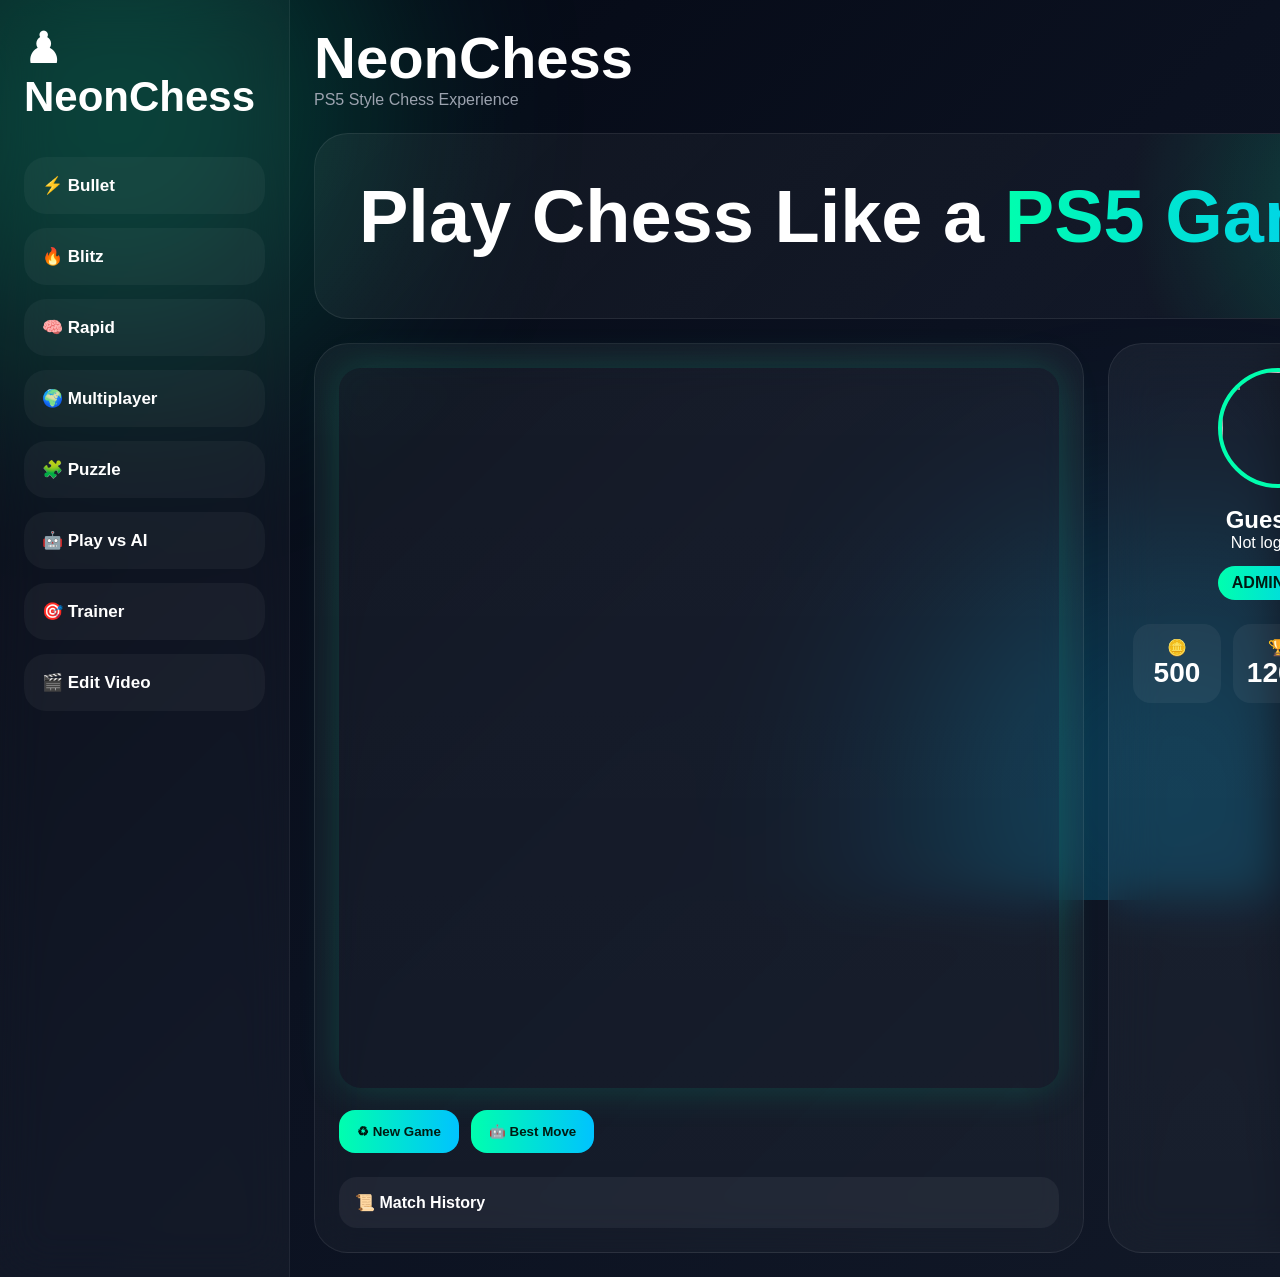
==== index.html @ 708ee3f6 "Update index.html" ====
<!DOCTYPE html>
<html lang="vi">
<head>

<meta charset="UTF-8">

<meta
name="viewport"
content="width=device-width, initial-scale=1.0">

<title>NeonChess</title>

<link
rel="icon"
href="https://www.chess.com/bundles/web/images/icons/favicon.ico">

<style>

/* ========================================================= */
/* RESET */
/* ========================================================= */

*{
    margin:0;
    padding:0;
    box-sizing:border-box;
    font-family:
    "Segoe UI",
    sans-serif;
}

body{

    background:
    linear-gradient(
        135deg,
        #030712,
        #0b1120,
        #111827
    );

    color:white;

    overflow-x:hidden;
}

/* ========================================================= */
/* BG */
/* ========================================================= */

.bg{

    position:fixed;

    inset:0;

    z-index:-1;

    overflow:hidden;
}

.glow{

    position:absolute;

    border-radius:50%;

    filter:blur(120px);

    opacity:.22;
}

.glow1{

    width:520px;
    height:520px;

    background:#00ffae;

    top:-150px;
    left:-150px;
}

.glow2{

    width:520px;
    height:520px;

    background:#00c3ff;

    right:-150px;
    bottom:-150px;
}

/* ========================================================= */
/* LAYOUT */
/* ========================================================= */

.container{

    display:grid;

    grid-template-columns:
    290px 1fr;

    min-height:100vh;
}

/* ========================================================= */
/* SIDEBAR */
/* ========================================================= */

.sidebar{

    background:
    rgba(255,255,255,.03);

    border-right:
    1px solid rgba(255,255,255,.06);

    backdrop-filter:
    blur(24px);

    padding:24px;

    display:flex;

    flex-direction:column;
}

.logo{

    font-size:42px;

    font-weight:900;

    margin-bottom:36px;
}

.menu{

    display:flex;

    flex-direction:column;

    gap:14px;
}

.menu button{

    border:none;

    padding:18px;

    border-radius:22px;

    background:
    rgba(255,255,255,.04);

    color:white;

    font-size:17px;

    font-weight:800;

    text-align:left;

    cursor:pointer;

    transition:.2s;
}

.menu button:hover{

    transform:
    translateX(8px);

    background:
    linear-gradient(
        90deg,
        rgba(0,255,174,.18),
        rgba(0,195,255,.18)
    );
}

/* ========================================================= */
/* MAIN */
/* ========================================================= */

.main{

    padding:24px;
}

.topbar{

    display:flex;

    justify-content:space-between;

    align-items:center;

    margin-bottom:24px;
}

.title{

    font-size:58px;

    font-weight:900;
}

.subtitle{

    color:#9ca3af;
}

.login-btn{

    border:none;

    padding:16px 24px;

    border-radius:18px;

    font-weight:900;

    cursor:pointer;

    background:
    linear-gradient(
        90deg,
        #00ffae,
        #00c3ff
    );

    color:#001b12;
}

/* ========================================================= */
/* HERO */
/* ========================================================= */

.hero{

    position:relative;

    overflow:hidden;

    padding:44px;

    border-radius:34px;

    margin-bottom:24px;

    background:
    linear-gradient(
        135deg,
        rgba(255,255,255,.05),
        rgba(255,255,255,.02)
    );

    border:
    1px solid rgba(255,255,255,.08);
}

.hero::before{

    content:"";

    position:absolute;

    width:500px;
    height:500px;

    border-radius:50%;

    background:
    radial-gradient(
        rgba(0,255,174,.2),
        transparent 70%
    );

    top:-180px;
    right:-180px;
}

.hero h1{

    font-size:74px;

    line-height:1.05;

    margin-bottom:18px;
}

.hero span{

    background:
    linear-gradient(
        90deg,
        #00ffae,
        #00c3ff
    );

    -webkit-background-clip:text;

    -webkit-text-fill-color:transparent;
}

/* ========================================================= */
/* CONTENT */
/* ========================================================= */

.content{

    display:grid;

    grid-template-columns:
    1fr 340px;

    gap:24px;
}

.card{

    background:
    linear-gradient(
        180deg,
        rgba(255,255,255,.05),
        rgba(255,255,255,.03)
    );

    border:
    1px solid rgba(255,255,255,.08);

    border-radius:34px;

    padding:24px;

    backdrop-filter:
    blur(24px);
}

/* ========================================================= */
/* BOARD */
/* ========================================================= */

.board-wrapper{

    position:relative;

    width:min(82vw,720px);

    margin:auto;
}

#arrowLayer{

    position:absolute;

    inset:0;

    width:100%;
    height:100%;

    pointer-events:none;

    z-index:5;
}

.board{

    width:100%;

    aspect-ratio:1/1;

    display:grid;

    grid-template-columns:
    repeat(8,1fr);

    overflow:hidden;

    border-radius:22px;

    box-shadow:
    0 0 40px rgba(0,255,174,.18);
}

.square{

    aspect-ratio:1/1;

    display:flex;

    justify-content:center;

    align-items:center;

    position:relative;
}

.light{
    background:#f0d9b5;
}

.dark{
    background:#b58863;
}

.selected{

    box-shadow:
    inset 0 0 0 5px #00ffae;
}

.move::after{

    content:"";

    width:18px;
    height:18px;

    border-radius:50%;

    background:
    rgba(0,255,174,.75);

    position:absolute;
}

.piece{

    width:78%;
    height:78%;

    object-fit:contain;

    cursor:grab;

    transition:.12s;

    user-select:none;

    -webkit-user-drag:none;

    z-index:2;
}

.piece:hover{

    transform:scale(1.08);
}

/* ========================================================= */
/* ACTIONS */
/* ========================================================= */

.actions{

    display:flex;

    gap:12px;

    flex-wrap:wrap;

    margin-top:22px;
}

.actions button{

    border:none;

    padding:14px 18px;

    border-radius:16px;

    font-weight:900;

    cursor:pointer;

    background:
    linear-gradient(
        90deg,
        #00ffae,
        #00c3ff
    );

    color:#001b12;
}

/* ========================================================= */
/* PROFILE */
/* ========================================================= */

.profile{

    text-align:center;
}

.avatar{

    width:120px;
    height:120px;

    border-radius:50%;

    border:
    4px solid #00ffae;

    margin-bottom:18px;
}

.badge{

    display:inline-block;

    margin-top:14px;

    padding:8px 14px;

    border-radius:999px;

    background:
    linear-gradient(
        90deg,
        #00ffae,
        #00c3ff
    );

    color:#001b12;

    font-weight:900;
}

.stats{

    display:grid;

    grid-template-columns:
    repeat(3,1fr);

    gap:12px;

    margin-top:24px;
}

.stat{

    padding:14px;

    border-radius:18px;

    background:
    rgba(255,255,255,.05);
}

.stat-value{

    font-size:28px;

    font-weight:900;
}

.history{

    margin-top:24px;

    padding:16px;

    border-radius:18px;

    background:
    rgba(255,255,255,.05);

    max-height:220px;

    overflow:auto;
}

/* ========================================================= */
/* MOBILE */
/* ========================================================= */

@media(max-width:1100px){

    .container{

        grid-template-columns:
        1fr;
    }

    .sidebar{

        display:none;
    }

    .content{

        grid-template-columns:
        1fr;
    }

}

</style>
</head>
<body>

<div class="bg">

    <div class="glow glow1"></div>

    <div class="glow glow2"></div>

</div>

<div class="container">

    <!-- ================================================= -->
    <!-- SIDEBAR -->
    <!-- ================================================= -->

    <div class="sidebar">

        <div class="logo">
            ♟ NeonChess
        </div>

        <div class="menu">

            <button onclick="startBullet()">
                ⚡ Bullet
            </button>

            <button onclick="startBlitz()">
                🔥 Blitz
            </button>

            <button onclick="startRapid()">
                🧠 Rapid
            </button>

            <button onclick="startMultiplayer()">
                🌍 Multiplayer
            </button>

            <button onclick="startPuzzle()">
                🧩 Puzzle
            </button>

            <button onclick="playVsAI()">
                🤖 Play vs AI
            </button>

            <button onclick="openTrainer()">
                🎯 Trainer
            </button>

            <button onclick="openEditor()">
                🎬 Edit Video
            </button>

        </div>

    </div>

    <!-- ================================================= -->
    <!-- MAIN -->
    <!-- ================================================= -->

    <div class="main">

        <div class="topbar">

            <div>

                <div class="title">
                    NeonChess
                </div>

                <div class="subtitle">
                    PS5 Style Chess Experience
                </div>

            </div>

            <button
            class="login-btn"
            id="loginBtn">

                🔐 Login Google

            </button>

        </div>

        <div class="hero">

            <h1>

                Play Chess
                Like a
                <span>PS5 Game</span>

            </h1>

        </div>

        <div class="content">

            <!-- ========================================= -->
            <!-- BOARD -->
            <!-- ========================================= -->

            <div class="card">

                <div class="board-wrapper">

                    <svg
                    id="arrowLayer"></svg>

                    <div
                    id="board"
                    class="board"></div>

                </div>

                <div class="actions">

                    <button onclick="newGame()">
                        ♻ New Game
                    </button>

                    <button onclick="showBestMove()">
                        🤖 Best Move
                    </button>

                </div>

                <div class="history">

                    <b>📜 Match History</b>

                    <div id="moves"></div>

                </div>

            </div>

            <!-- ========================================= -->
            <!-- PROFILE -->
            <!-- ========================================= -->

            <div class="card">

                <div class="profile">

                    <img
                    id="avatar"
                    class="avatar"
                    src="https://i.pravatar.cc/200">

                    <h2 id="username">

                        Guest 🇻🇳

                    </h2>

                    <p id="email">

                        Not logged in

                    </p>

                    <div class="badge">

                        ADMIN SITE

                    </div>

                    <div class="stats">

                        <div class="stat">

                            🪙

                            <div class="stat-value">
                                500
                            </div>

                        </div>

                        <div class="stat">

                            🏆

                            <div class="stat-value">
                                1200
                            </div>

                        </div>

                        <div class="stat">

                            🔥

                            <div class="stat-value">
                                8
                            </div>

                        </div>

                    </div>

                </div>

            </div>

        </div>

    </div>

</div>

<script type="module">

/* ========================================================= */
/* IMPORTS */
/* ========================================================= */

import { Chess }
from
"https://cdn.jsdelivr.net/npm/chess.js@1.0.0-beta.6/+esm";

import {
initializeApp
}
from
"https://www.gstatic.com/firebasejs/12.3.0/firebase-app.js";

import {

getAuth,
GoogleAuthProvider,
signInWithPopup,
signOut,
onAuthStateChanged

}
from
"https://www.gstatic.com/firebasejs/12.3.0/firebase-auth.js";

/* ========================================================= */
/* FIREBASE */
/* ========================================================= */

const firebaseConfig = {

apiKey:
"AIzaSyByZbESWCAXypIJKBUNIm6KDmcXWX7SMgk",

authDomain:
"neonchess-df7aa.firebaseapp.com",

databaseURL:
"https://neonchess-df7aa-default-rtdb.firebaseio.com",

projectId:
"neonchess-df7aa",

storageBucket:
"neonchess-df7aa.firebasestorage.app",

messagingSenderId:
"784833820179",

appId:
"1:784833820179:web:3613d907d2a5b321bff1e6",

measurementId:
"G-LBDENJ65N7"

};

const app =
initializeApp(
firebaseConfig
);

const auth =
getAuth(app);

const provider =
new GoogleAuthProvider();

/* ========================================================= */
/* LOGIN */
/* ========================================================= */

const loginBtn =
document.getElementById(
"loginBtn"
);

loginBtn.onclick =
()=>{

signInWithPopup(
auth,
provider
);

};

onAuthStateChanged(

auth,

(user)=>{

if(user){

document.getElementById(
"username"
).textContent =
user.displayName + " 🇻🇳";

document.getElementById(
"email"
).textContent =
user.email;

document.getElementById(
"avatar"
).src =
user.photoURL;

loginBtn.innerHTML =
"🚪 Logout";

loginBtn.onclick =
()=>{

signOut(auth);

};

}

}

);

/* ========================================================= */
/* CHESS */
/* ========================================================= */

const game =
new Chess();

const board =
document.getElementById(
"board"
);

let selected =
null;

let dragFrom =
null;

/* ========================================================= */
/* STOCKFISH */
/* ========================================================= */

const stockfish =
new Worker(
"./stockfish-18-lite-single.js"
);

stockfish.postMessage(
"uci"
);

stockfish.postMessage(
"isready"
);

stockfish.postMessage(
"ucinewgame"
);

/* ========================================================= */
/* PIECES */
/* ========================================================= */

const pieces = {

r:"https://images.chesscomfiles.com/chess-themes/pieces/neo/150/br.png",
n:"https://images.chesscomfiles.com/chess-themes/pieces/neo/150/bn.png",
b:"https://images.chesscomfiles.com/chess-themes/pieces/neo/150/bb.png",
q:"https://images.chesscomfiles.com/chess-themes/pieces/neo/150/bq.png",
k:"https://images.chesscomfiles.com/chess-themes/pieces/neo/150/bk.png",
p:"https://images.chesscomfiles.com/chess-themes/pieces/neo/150/bp.png",

R:"https://images.chesscomfiles.com/chess-themes/pieces/neo/150/wr.png",
N:"https://images.chesscomfiles.com/chess-themes/pieces/neo/150/wn.png",
B:"https://images.chesscomfiles.com/chess-themes/pieces/neo/150/wb.png",
Q:"https://images.chesscomfiles.com/chess-themes/pieces/neo/150/wq.png",
K:"https://images.chesscomfiles.com/chess-themes/pieces/neo/150/wk.png",
P:"https://images.chesscomfiles.com/chess-themes/pieces/neo/150/wp.png"

};

/* ========================================================= */
/* DRAW BOARD */
/* ========================================================= */

function drawBoard(){

board.innerHTML =
"";

const current =
game.board();

for(let y=0;y<8;y++){

for(let x=0;x<8;x++){

const square =
document.createElement(
"div"
);

square.className =
"square " +
(
(x+y)%2===0
? "light"
: "dark"
);

const file =
"abcdefgh"[x];

const rank =
8-y;

const name =
file + rank;

square.dataset.square =
name;

const piece =
current[y][x];

if(piece){

const code =
piece.color==="w"
? piece.type.toUpperCase()
: piece.type;

const img =
document.createElement(
"img"
);

img.src =
pieces[code];

img.className =
"piece";

img.draggable =
true;

img.addEventListener(

"dragstart",

()=>{

dragFrom =
name;

selected =
name;

}

);

square.appendChild(
img
);

}

square.onclick =
()=>{

if(selected===name){

selected =
null;

drawBoard();

return;

}

if(selected){

const move =
game.move({

from:selected,
to:name,
promotion:"q"

});

if(move){

selected =
null;

drawBoard();

updateHistory();

return;

}

}

const p =
game.get(name);

if(p){

selected =
name;

drawBoard();

highlight(name);

showMoves(name);

}

};

square.addEventListener(

"dragover",

(e)=>{

e.preventDefault();

}

);

square.addEventListener(

"drop",

()=>{

if(!dragFrom)return;

const move =
game.move({

from:dragFrom,
to:name,
promotion:"q"

});

if(move){

drawBoard();

updateHistory();

}

selected =
null;

dragFrom =
null;

}

);

board.appendChild(
square
);

}

}

}

/* ========================================================= */
/* HELPERS */
/* ========================================================= */

function highlight(name){

const sq =
document.querySelector(
`[data-square="${name}"]`
);

if(sq){

sq.classList.add(
"selected"
);

}

}

function showMoves(square){

const moves =
game.moves({

square:square,
verbose:true

});

moves.forEach(move=>{

const sq =
document.querySelector(
`[data-square="${move.to}"]`
);

if(sq){

sq.classList.add(
"move"
);

}

});

}

function updateHistory(){

document.getElementById(
"moves"
).innerHTML =
game.history().join(" ");

}

/* ========================================================= */
/* DRAW ARROW */
/* ========================================================= */

function drawArrow(
from,
to
){

const svg =
document.getElementById(
"arrowLayer"
);

svg.innerHTML =
"";

const fromEl =
document.querySelector(
`[data-square="${from}"]`
);

const toEl =
document.querySelector(
`[data-square="${to}"]`
);

if(
!fromEl ||
!toEl
)return;

const boardRect =
board.getBoundingClientRect();

const fromRect =
fromEl.getBoundingClientRect();

const toRect =
toEl.getBoundingClientRect();

const x1 =
fromRect.left -
boardRect.left +
fromRect.width/2;

const y1 =
fromRect.top -
boardRect.top +
fromRect.height/2;

const x2 =
toRect.left -
boardRect.left +
toRect.width/2;

const y2 =
toRect.top -
boardRect.top +
toRect.height/2;

svg.innerHTML =

`
<defs>

<marker
id="arrowhead"
markerWidth="10"
markerHeight="7"
refX="9"
refY="3.5"
orient="auto">

<polygon
points="0 0, 10 3.5, 0 7"
fill="#00ffae"/>

</marker>

</defs>

<line
x1="${x1}"
y1="${y1}"
x2="${x2}"
y2="${y2}"

stroke="#00ffae"
stroke-width="12"
stroke-linecap="round"

marker-end="url(#arrowhead)"

opacity="0.85"
/>

`;

}

/* ========================================================= */
/* BEST MOVE */
/* ========================================================= */

window.showBestMove =
()=>{

stockfish.postMessage(
"position fen " + game.fen()
);

stockfish.postMessage(
"go depth 15"
);

};

stockfish.onmessage =
(event)=>{

const text =
event.data;

console.log(
"SF:",
text
);

if(
text.startsWith(
"bestmove"
)
){

const move =
text.split(" ")[1];

if(
move &&
move !== "(none)"
){

drawArrow(

move.substring(0,2),

move.substring(2,4)

);

}

}

};

/* ========================================================= */
/* BUTTONS */
/* ========================================================= */

window.newGame =
()=>{

game.reset();

drawBoard();

updateHistory();

document.getElementById(
"arrowLayer"
).innerHTML =
"";

};

window.playVsAI =
()=>{

alert(
"🎮 AI Mode"
);

};

window.startPuzzle =
()=>{

alert(
"🧩 Puzzle Rush"
);

};

window.startBullet =
()=>{

alert(
"⚡ Bullet"
);

};

window.startBlitz =
()=>{

alert(
"🔥 Blitz"
);

};

window.startRapid =
()=>{

alert(
"🧠 Rapid"
);

};

window.startMultiplayer =
()=>{

alert(
"🌍 Multiplayer"
);

};

window.openTrainer =
()=>{

alert(
"🎯 Trainer"
);

};

window.openEditor =
()=>{

alert(
"🎬 Video Editor"
);

};

/* ========================================================= */
/* START */
/* ========================================================= */

drawBoard();

</script>

</body>
</html>
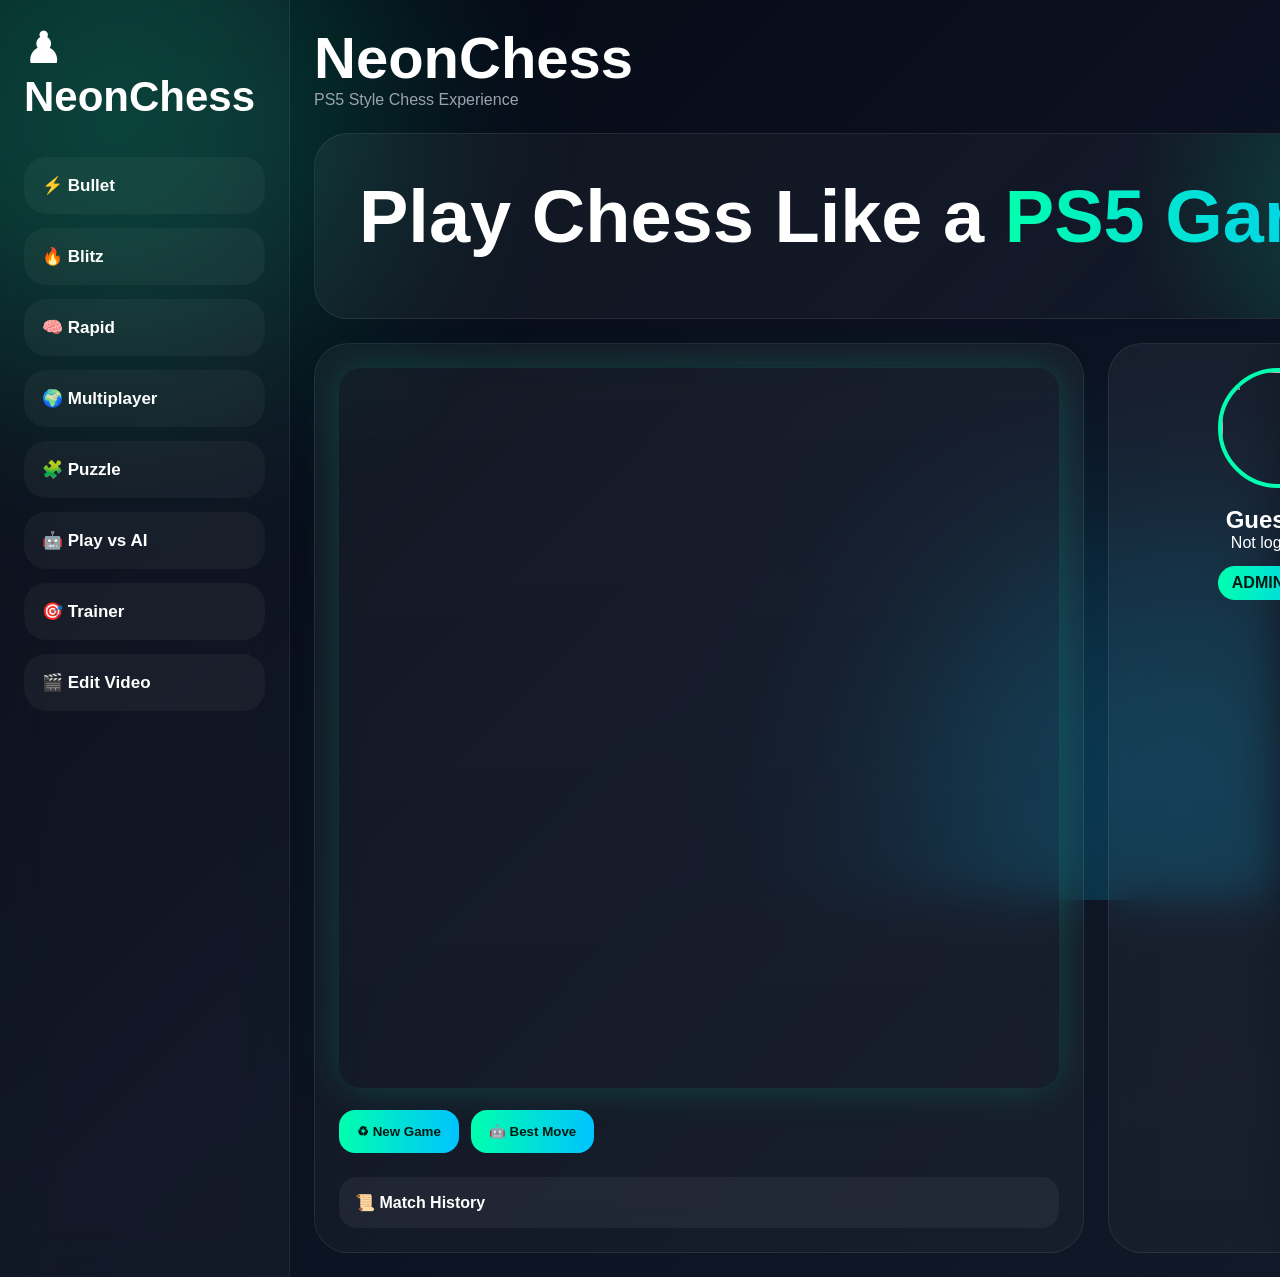
==== commit e765f388: "Update index.html" ====
--- a/index.html
+++ b/index.html
@@ -749,10 +749,7 @@
 
             </div>
 
-            <!-- ========================================= -->
-            <!-- PROFILE -->
-            <!-- ========================================= -->
-
+            <!-- PROFILE CARD -->
             <div class="card">
 
                 <div class="profile">
@@ -763,57 +760,17 @@
                     src="https://i.pravatar.cc/200">
 
                     <h2 id="username">
-
                         Guest 🇻🇳
-
                     </h2>
 
                     <p id="email">
-
                         Not logged in
-
                     </p>
 
                     <div class="badge">
-
                         ADMIN SITE
-
                     </div>
 
-                    <div class="stats">
-
-                        <div class="stat">
-
-                            🪙
-
-                            <div class="stat-value">
-                                500
-                            </div>
-
-                        </div>
-
-                        <div class="stat">
-
-                            🏆
-
-                            <div class="stat-value">
-                                1200
-                            </div>
-
-                        </div>
-
-                        <div class="stat">
-
-                            🔥
-
-                            <div class="stat-value">
-                                8
-                            </div>
-
-                        </div>
-
-                    </div>
-
                 </div>
 
             </div>
@@ -825,10 +782,6 @@
 </div>
 
 <script type="module">
-
-/* ========================================================= */
-/* IMPORTS */
-/* ========================================================= */
 
 import { Chess }
 from
@@ -859,28 +812,28 @@
 const firebaseConfig = {
 
 apiKey:
-"AIzaSyByZbESWCAXypIJKBUNIm6KDmcXWX7SMgk",
+"YOUR_API_KEY",
 
 authDomain:
-"neonchess-df7aa.firebaseapp.com",
+"YOUR_AUTH_DOMAIN",
 
 databaseURL:
-"https://neonchess-df7aa-default-rtdb.firebaseio.com",
+"YOUR_DATABASE_URL",
 
 projectId:
-"neonchess-df7aa",
+"YOUR_PROJECT_ID",
 
 storageBucket:
-"neonchess-df7aa.firebasestorage.app",
+"YOUR_STORAGE_BUCKET",
 
 messagingSenderId:
-"784833820179",
+"YOUR_MESSAGING_SENDER_ID",
 
 appId:
-"1:784833820179:web:3613d907d2a5b321bff1e6",
+"YOUR_APP_ID",
 
 measurementId:
-"G-LBDENJ65N7"
+"YOUR_MEASUREMENT_ID"
 
 };
 
@@ -1316,41 +1269,86 @@
 const toRect =
 toEl.getBoundingClientRect();
 
-const x1 =
+let x1 =
 fromRect.left -
 boardRect.left +
 fromRect.width/2;
 
-const y1 =
+let y1 =
 fromRect.top -
 boardRect.top +
 fromRect.height/2;
 
-const x2 =
+let x2 =
 toRect.left -
 boardRect.left +
 toRect.width/2;
 
-const y2 =
+let y2 =
 toRect.top -
 boardRect.top +
 toRect.height/2;
 
+const dx =
+x2 - x1;
+
+const dy =
+y2 - y1;
+
+const len =
+Math.sqrt(
+dx*dx + dy*dy
+);
+
+const offset =
+34;
+
+x1 +=
+(dx/len) * offset;
+
+y1 +=
+(dy/len) * offset;
+
+x2 -=
+(dx/len) * offset;
+
+y2 -=
+(dy/len) * offset;
+
 svg.innerHTML =
 
 `
 <defs>
 
+<filter id="glow">
+
+<feGaussianBlur
+stdDeviation="4"
+result="blur"/>
+
+<feMerge>
+
+<feMergeNode in="blur"/>
+
+<feMergeNode in="SourceGraphic"/>
+
+</feMerge>
+
+</filter>
+
 <marker
 id="arrowhead"
-markerWidth="10"
-markerHeight="7"
+
+markerWidth="18"
+markerHeight="18"
+
 refX="9"
-refY="3.5"
+refY="9"
+
 orient="auto">
 
 <polygon
-points="0 0, 10 3.5, 0 7"
+points="0 0, 18 9, 0 18"
 fill="#00ffae"/>
 
 </marker>
@@ -1358,18 +1356,25 @@
 </defs>
 
 <line
+
 x1="${x1}"
 y1="${y1}"
+
 x2="${x2}"
 y2="${y2}"
 
 stroke="#00ffae"
-stroke-width="12"
+
+stroke-width="14"
+
 stroke-linecap="round"
 
 marker-end="url(#arrowhead)"
 
-opacity="0.85"
+filter="url(#glow)"
+
+opacity="0.82"
+
 />
 
 `;
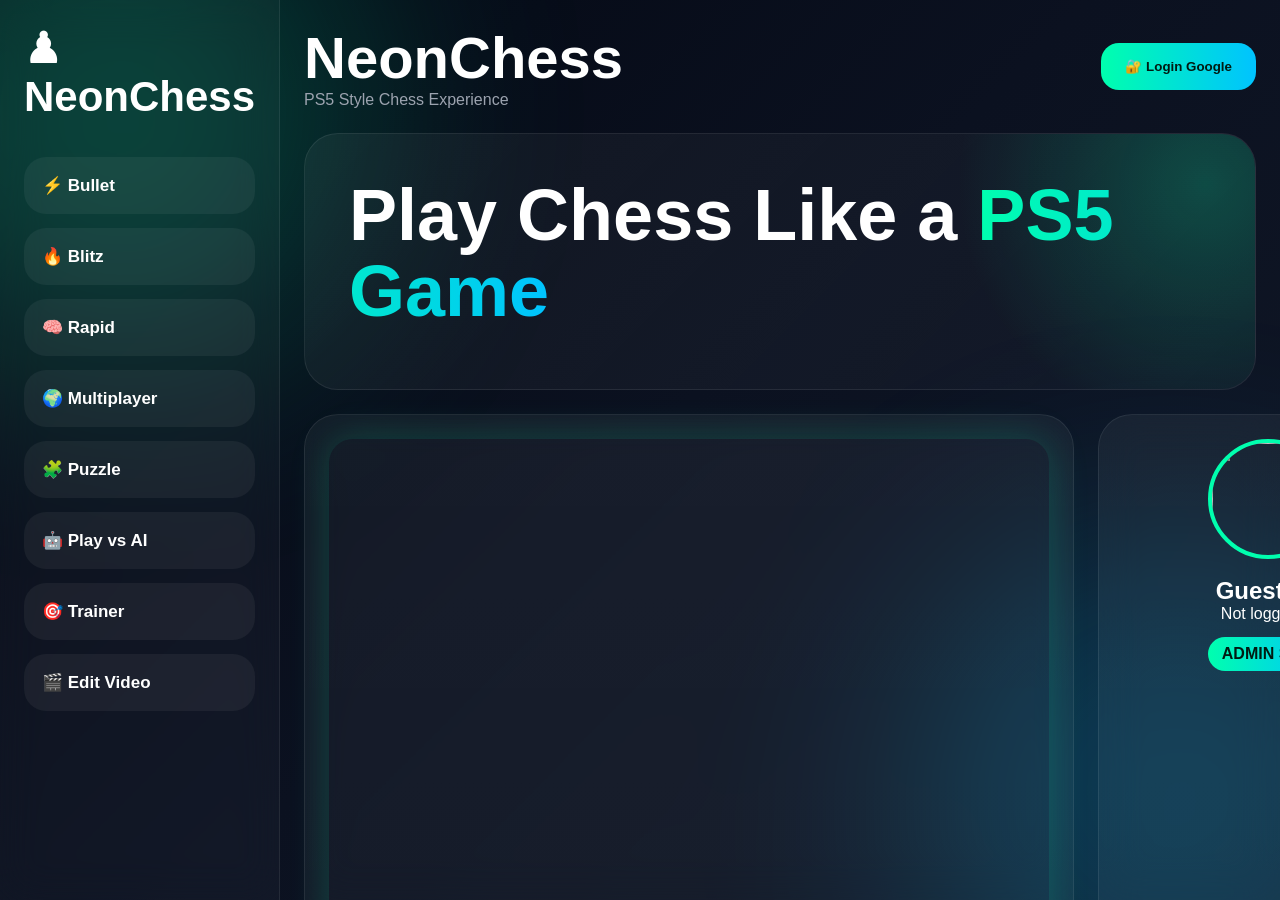
==== commit 790fd583: "Update index.html" ====
--- a/index.html
+++ b/index.html
@@ -16,591 +16,725 @@
 
 <style>
 
-/* ========================================================= */
-/* RESET */
-/* ========================================================= */
-
 *{
-    margin:0;
-    padding:0;
-    box-sizing:border-box;
-    font-family:
-    "Segoe UI",
-    sans-serif;
+margin:0;
+padding:0;
+box-sizing:border-box;
+font-family:"Segoe UI",sans-serif;
 }
 
 body{
 
-    background:
-    linear-gradient(
-        135deg,
-        #030712,
-        #0b1120,
-        #111827
-    );
-
-    color:white;
-
-    overflow-x:hidden;
-}
-
-/* ========================================================= */
-/* BG */
-/* ========================================================= */
+background:
+linear-gradient(
+135deg,
+#030712,
+#0b1120,
+#111827
+);
+
+color:white;
+
+overflow:hidden;
+
+}
+
+/* ===================================================== */
+/* BACKGROUND */
+/* ===================================================== */
 
 .bg{
 
-    position:fixed;
-
-    inset:0;
-
-    z-index:-1;
-
-    overflow:hidden;
+position:fixed;
+
+inset:0;
+
+z-index:-1;
+
+overflow:hidden;
+
 }
 
 .glow{
 
-    position:absolute;
-
-    border-radius:50%;
-
-    filter:blur(120px);
-
-    opacity:.22;
+position:absolute;
+
+border-radius:50%;
+
+filter:blur(120px);
+
+opacity:.22;
+
 }
 
 .glow1{
 
-    width:520px;
-    height:520px;
-
-    background:#00ffae;
-
-    top:-150px;
-    left:-150px;
+width:520px;
+height:520px;
+
+background:#00ffae;
+
+top:-150px;
+left:-150px;
+
 }
 
 .glow2{
 
-    width:520px;
-    height:520px;
-
-    background:#00c3ff;
-
-    right:-150px;
-    bottom:-150px;
-}
-
-/* ========================================================= */
+width:520px;
+height:520px;
+
+background:#00c3ff;
+
+right:-150px;
+bottom:-150px;
+
+}
+
+/* ===================================================== */
 /* LAYOUT */
-/* ========================================================= */
+/* ===================================================== */
 
 .container{
 
-    display:grid;
-
-    grid-template-columns:
-    290px 1fr;
-
-    min-height:100vh;
-}
-
-/* ========================================================= */
+display:grid;
+
+grid-template-columns:
+280px 1fr;
+
+height:100vh;
+
+}
+
+/* ===================================================== */
 /* SIDEBAR */
-/* ========================================================= */
+/* ===================================================== */
 
 .sidebar{
 
-    background:
-    rgba(255,255,255,.03);
-
-    border-right:
-    1px solid rgba(255,255,255,.06);
-
-    backdrop-filter:
-    blur(24px);
-
-    padding:24px;
-
-    display:flex;
-
-    flex-direction:column;
+background:
+rgba(255,255,255,.03);
+
+border-right:
+1px solid rgba(255,255,255,.08);
+
+backdrop-filter:
+blur(20px);
+
+padding:24px;
+
+display:flex;
+
+flex-direction:column;
+
 }
 
 .logo{
 
-    font-size:42px;
-
-    font-weight:900;
-
-    margin-bottom:36px;
+font-size:42px;
+
+font-weight:900;
+
+margin-bottom:36px;
+
 }
 
 .menu{
 
-    display:flex;
-
-    flex-direction:column;
-
-    gap:14px;
+display:flex;
+
+flex-direction:column;
+
+gap:14px;
+
 }
 
 .menu button{
 
-    border:none;
-
-    padding:18px;
-
-    border-radius:22px;
-
-    background:
-    rgba(255,255,255,.04);
-
-    color:white;
-
-    font-size:17px;
-
-    font-weight:800;
-
-    text-align:left;
-
-    cursor:pointer;
-
-    transition:.2s;
+border:none;
+
+padding:18px;
+
+border-radius:22px;
+
+background:
+rgba(255,255,255,.05);
+
+color:white;
+
+font-size:17px;
+
+font-weight:800;
+
+text-align:left;
+
+cursor:pointer;
+
+transition:.2s;
+
 }
 
 .menu button:hover{
 
-    transform:
-    translateX(8px);
-
-    background:
-    linear-gradient(
-        90deg,
-        rgba(0,255,174,.18),
-        rgba(0,195,255,.18)
-    );
-}
-
-/* ========================================================= */
+transform:
+translateX(8px);
+
+background:
+linear-gradient(
+90deg,
+rgba(0,255,174,.18),
+rgba(0,195,255,.18)
+);
+
+}
+
+/* ===================================================== */
 /* MAIN */
-/* ========================================================= */
+/* ===================================================== */
 
 .main{
 
-    padding:24px;
+padding:24px;
+
+overflow:auto;
+
 }
 
 .topbar{
 
-    display:flex;
-
-    justify-content:space-between;
-
-    align-items:center;
-
-    margin-bottom:24px;
+display:flex;
+
+justify-content:space-between;
+
+align-items:center;
+
+margin-bottom:24px;
+
 }
 
 .title{
 
-    font-size:58px;
-
-    font-weight:900;
+font-size:58px;
+
+font-weight:900;
+
 }
 
 .subtitle{
 
-    color:#9ca3af;
+color:#9ca3af;
+
 }
 
 .login-btn{
 
-    border:none;
-
-    padding:16px 24px;
-
-    border-radius:18px;
-
-    font-weight:900;
-
-    cursor:pointer;
-
-    background:
-    linear-gradient(
-        90deg,
-        #00ffae,
-        #00c3ff
-    );
-
-    color:#001b12;
-}
-
-/* ========================================================= */
+border:none;
+
+padding:16px 24px;
+
+border-radius:18px;
+
+font-weight:900;
+
+cursor:pointer;
+
+background:
+linear-gradient(
+90deg,
+#00ffae,
+#00c3ff
+);
+
+color:#001b12;
+
+}
+
+/* ===================================================== */
 /* HERO */
-/* ========================================================= */
+/* ===================================================== */
 
 .hero{
 
-    position:relative;
-
-    overflow:hidden;
-
-    padding:44px;
-
-    border-radius:34px;
-
-    margin-bottom:24px;
-
-    background:
-    linear-gradient(
-        135deg,
-        rgba(255,255,255,.05),
-        rgba(255,255,255,.02)
-    );
-
-    border:
-    1px solid rgba(255,255,255,.08);
+padding:44px;
+
+border-radius:34px;
+
+margin-bottom:24px;
+
+background:
+linear-gradient(
+135deg,
+rgba(255,255,255,.05),
+rgba(255,255,255,.02)
+);
+
+border:
+1px solid rgba(255,255,255,.08);
+
+position:relative;
+
+overflow:hidden;
+
 }
 
 .hero::before{
 
-    content:"";
-
-    position:absolute;
-
-    width:500px;
-    height:500px;
-
-    border-radius:50%;
-
-    background:
-    radial-gradient(
-        rgba(0,255,174,.2),
-        transparent 70%
-    );
-
-    top:-180px;
-    right:-180px;
+content:"";
+
+position:absolute;
+
+width:500px;
+height:500px;
+
+border-radius:50%;
+
+background:
+radial-gradient(
+rgba(0,255,174,.22),
+transparent 70%
+);
+
+top:-200px;
+right:-200px;
+
 }
 
 .hero h1{
 
-    font-size:74px;
-
-    line-height:1.05;
-
-    margin-bottom:18px;
+font-size:72px;
+
+line-height:1.05;
+
+margin-bottom:16px;
+
 }
 
 .hero span{
 
-    background:
-    linear-gradient(
-        90deg,
-        #00ffae,
-        #00c3ff
-    );
-
-    -webkit-background-clip:text;
-
-    -webkit-text-fill-color:transparent;
-}
-
-/* ========================================================= */
+background:
+linear-gradient(
+90deg,
+#00ffae,
+#00c3ff
+);
+
+-webkit-background-clip:text;
+
+-webkit-text-fill-color:transparent;
+
+}
+
+/* ===================================================== */
 /* CONTENT */
-/* ========================================================= */
+/* ===================================================== */
 
 .content{
 
-    display:grid;
-
-    grid-template-columns:
-    1fr 340px;
-
-    gap:24px;
+display:grid;
+
+grid-template-columns:
+1fr 340px;
+
+gap:24px;
+
 }
 
 .card{
 
-    background:
-    linear-gradient(
-        180deg,
-        rgba(255,255,255,.05),
-        rgba(255,255,255,.03)
-    );
-
-    border:
-    1px solid rgba(255,255,255,.08);
-
-    border-radius:34px;
-
-    padding:24px;
-
-    backdrop-filter:
-    blur(24px);
-}
-
-/* ========================================================= */
+background:
+linear-gradient(
+180deg,
+rgba(255,255,255,.05),
+rgba(255,255,255,.03)
+);
+
+border:
+1px solid rgba(255,255,255,.08);
+
+border-radius:34px;
+
+padding:24px;
+
+backdrop-filter:
+blur(20px);
+
+}
+
+/* ===================================================== */
 /* BOARD */
-/* ========================================================= */
+/* ===================================================== */
 
 .board-wrapper{
 
-    position:relative;
-
-    width:min(82vw,720px);
-
-    margin:auto;
-}
-
-#arrowLayer{
-
-    position:absolute;
-
-    inset:0;
-
-    width:100%;
-    height:100%;
-
-    pointer-events:none;
-
-    z-index:5;
+position:relative;
+
+width:min(82vw,720px);
+
+margin:auto;
+
 }
 
 .board{
 
-    width:100%;
-
-    aspect-ratio:1/1;
-
-    display:grid;
-
-    grid-template-columns:
-    repeat(8,1fr);
-
-    overflow:hidden;
-
-    border-radius:22px;
-
-    box-shadow:
-    0 0 40px rgba(0,255,174,.18);
+width:100%;
+
+aspect-ratio:1/1;
+
+display:grid;
+
+grid-template-columns:
+repeat(8,1fr);
+
+overflow:hidden;
+
+border-radius:24px;
+
+box-shadow:
+0 0 40px rgba(0,255,174,.2);
+
 }
 
 .square{
 
-    aspect-ratio:1/1;
-
-    display:flex;
-
-    justify-content:center;
-
-    align-items:center;
-
-    position:relative;
+aspect-ratio:1/1;
+
+display:flex;
+
+justify-content:center;
+
+align-items:center;
+
+position:relative;
+
 }
 
 .light{
-    background:#f0d9b5;
+background:#f0d9b5;
 }
 
 .dark{
-    background:#b58863;
+background:#b58863;
 }
 
 .selected{
 
-    box-shadow:
-    inset 0 0 0 5px #00ffae;
+box-shadow:
+inset 0 0 0 5px #00ffae;
+
 }
 
 .move::after{
 
-    content:"";
-
-    width:18px;
-    height:18px;
-
-    border-radius:50%;
-
-    background:
-    rgba(0,255,174,.75);
-
-    position:absolute;
+content:"";
+
+width:18px;
+height:18px;
+
+border-radius:50%;
+
+background:
+rgba(0,255,174,.8);
+
+position:absolute;
+
 }
 
 .piece{
 
-    width:78%;
-    height:78%;
-
-    object-fit:contain;
-
-    cursor:grab;
-
-    transition:.12s;
-
-    user-select:none;
-
-    -webkit-user-drag:none;
-
-    z-index:2;
+width:78%;
+height:78%;
+
+object-fit:contain;
+
+cursor:grab;
+
+user-select:none;
+
+-webkit-user-drag:none;
+
+transition:.12s;
+
 }
 
 .piece:hover{
 
-    transform:scale(1.08);
-}
-
-/* ========================================================= */
-/* ACTIONS */
-/* ========================================================= */
+transform:scale(1.08);
+
+}
+
+/* ===================================================== */
+/* BUTTONS */
+/* ===================================================== */
 
 .actions{
 
-    display:flex;
-
-    gap:12px;
-
-    flex-wrap:wrap;
-
-    margin-top:22px;
+display:flex;
+
+gap:12px;
+
+flex-wrap:wrap;
+
+margin-top:24px;
+
 }
 
 .actions button{
 
-    border:none;
-
-    padding:14px 18px;
-
-    border-radius:16px;
-
-    font-weight:900;
-
-    cursor:pointer;
-
-    background:
-    linear-gradient(
-        90deg,
-        #00ffae,
-        #00c3ff
-    );
-
-    color:#001b12;
-}
-
-/* ========================================================= */
+border:none;
+
+padding:14px 18px;
+
+border-radius:16px;
+
+font-weight:900;
+
+cursor:pointer;
+
+background:
+linear-gradient(
+90deg,
+#00ffae,
+#00c3ff
+);
+
+color:#001b12;
+
+}
+
+/* ===================================================== */
 /* PROFILE */
-/* ========================================================= */
+/* ===================================================== */
 
 .profile{
 
-    text-align:center;
+text-align:center;
+
 }
 
 .avatar{
 
-    width:120px;
-    height:120px;
-
-    border-radius:50%;
-
-    border:
-    4px solid #00ffae;
-
-    margin-bottom:18px;
+width:120px;
+height:120px;
+
+border-radius:50%;
+
+border:
+4px solid #00ffae;
+
+margin-bottom:18px;
+
 }
 
 .badge{
 
-    display:inline-block;
-
-    margin-top:14px;
-
-    padding:8px 14px;
-
-    border-radius:999px;
-
-    background:
-    linear-gradient(
-        90deg,
-        #00ffae,
-        #00c3ff
-    );
-
-    color:#001b12;
-
-    font-weight:900;
-}
-
-.stats{
-
-    display:grid;
-
-    grid-template-columns:
-    repeat(3,1fr);
-
-    gap:12px;
-
-    margin-top:24px;
-}
-
-.stat{
-
-    padding:14px;
-
-    border-radius:18px;
-
-    background:
-    rgba(255,255,255,.05);
-}
-
-.stat-value{
-
-    font-size:28px;
-
-    font-weight:900;
+display:inline-block;
+
+margin-top:14px;
+
+padding:8px 14px;
+
+border-radius:999px;
+
+background:
+linear-gradient(
+90deg,
+#00ffae,
+#00c3ff
+);
+
+color:#001b12;
+
+font-weight:900;
+
 }
 
 .history{
 
-    margin-top:24px;
-
-    padding:16px;
-
-    border-radius:18px;
-
-    background:
-    rgba(255,255,255,.05);
-
-    max-height:220px;
-
-    overflow:auto;
-}
-
-/* ========================================================= */
+margin-top:24px;
+
+padding:16px;
+
+border-radius:18px;
+
+background:
+rgba(255,255,255,.05);
+
+max-height:220px;
+
+overflow:auto;
+
+}
+
+/* ===================================================== */
+/* VIDEO EDITOR */
+/* ===================================================== */
+
+#editorModal{
+
+display:none;
+
+position:fixed;
+
+inset:0;
+
+background:rgba(0,0,0,.84);
+
+backdrop-filter:blur(18px);
+
+z-index:9999;
+
+justify-content:center;
+
+align-items:center;
+
+padding:30px;
+
+}
+
+.editor{
+
+width:95%;
+height:92%;
+
+background:#0b1220;
+
+border-radius:30px;
+
+overflow:hidden;
+
+display:grid;
+
+grid-template-columns:
+1fr 320px;
+
+grid-template-rows:
+1fr 220px;
+
+gap:2px;
+
+}
+
+.preview{
+
+background:#111827;
+
+display:flex;
+
+justify-content:center;
+
+align-items:center;
+
+position:relative;
+
+}
+
+#miniBoard{
+
+width:420px;
+height:420px;
+
+display:grid;
+
+grid-template-columns:
+repeat(8,1fr);
+
+border-radius:20px;
+
+overflow:hidden;
+
+box-shadow:
+0 0 30px rgba(0,255,174,.2);
+
+}
+
+.layers{
+
+background:#0f172a;
+
+padding:20px;
+
+overflow:auto;
+
+}
+
+.layer{
+
+padding:16px;
+
+border-radius:18px;
+
+margin-bottom:14px;
+
+background:
+rgba(255,255,255,.05);
+
+font-weight:800;
+
+cursor:pointer;
+
+transition:.2s;
+
+}
+
+.layer:hover{
+
+transform:
+translateX(6px);
+
+background:
+rgba(0,255,174,.16);
+
+}
+
+.timeline{
+
+grid-column:1/3;
+
+background:#111827;
+
+padding:20px;
+
+}
+
+.timeline-bar{
+
+height:90px;
+
+background:#1f2937;
+
+border-radius:18px;
+
+position:relative;
+
+overflow:hidden;
+
+}
+
+/* ===================================================== */
 /* MOBILE */
-/* ========================================================= */
+/* ===================================================== */
 
 @media(max-width:1100px){
 
-    .container{
-
-        grid-template-columns:
-        1fr;
-    }
-
-    .sidebar{
-
-        display:none;
-    }
-
-    .content{
-
-        grid-template-columns:
-        1fr;
-    }
+.container{
+
+grid-template-columns:
+1fr;
+
+}
+
+.sidebar{
+
+display:none;
+
+}
+
+.content{
+
+grid-template-columns:
+1fr;
+
+}
 
 }
 
@@ -610,174 +744,306 @@
 
 <div class="bg">
 
-    <div class="glow glow1"></div>
-
-    <div class="glow glow2"></div>
+<div class="glow glow1"></div>
+
+<div class="glow glow2"></div>
 
 </div>
 
 <div class="container">
 
-    <!-- ================================================= -->
-    <!-- SIDEBAR -->
-    <!-- ================================================= -->
-
-    <div class="sidebar">
-
-        <div class="logo">
-            ♟ NeonChess
-        </div>
-
-        <div class="menu">
-
-            <button onclick="startBullet()">
-                ⚡ Bullet
-            </button>
-
-            <button onclick="startBlitz()">
-                🔥 Blitz
-            </button>
-
-            <button onclick="startRapid()">
-                🧠 Rapid
-            </button>
-
-            <button onclick="startMultiplayer()">
-                🌍 Multiplayer
-            </button>
-
-            <button onclick="startPuzzle()">
-                🧩 Puzzle
-            </button>
-
-            <button onclick="playVsAI()">
-                🤖 Play vs AI
-            </button>
-
-            <button onclick="openTrainer()">
-                🎯 Trainer
-            </button>
-
-            <button onclick="openEditor()">
-                🎬 Edit Video
-            </button>
-
-        </div>
-
-    </div>
-
-    <!-- ================================================= -->
-    <!-- MAIN -->
-    <!-- ================================================= -->
-
-    <div class="main">
-
-        <div class="topbar">
-
-            <div>
-
-                <div class="title">
-                    NeonChess
-                </div>
-
-                <div class="subtitle">
-                    PS5 Style Chess Experience
-                </div>
-
-            </div>
-
-            <button
-            class="login-btn"
-            id="loginBtn">
-
-                🔐 Login Google
-
-            </button>
-
-        </div>
-
-        <div class="hero">
-
-            <h1>
-
-                Play Chess
-                Like a
-                <span>PS5 Game</span>
-
-            </h1>
-
-        </div>
-
-        <div class="content">
-
-            <!-- ========================================= -->
-            <!-- BOARD -->
-            <!-- ========================================= -->
-
-            <div class="card">
-
-                <div class="board-wrapper">
-
-                    <svg
-                    id="arrowLayer"></svg>
-
-                    <div
-                    id="board"
-                    class="board"></div>
-
-                </div>
-
-                <div class="actions">
-
-                    <button onclick="newGame()">
-                        ♻ New Game
-                    </button>
-
-                    <button onclick="showBestMove()">
-                        🤖 Best Move
-                    </button>
-
-                </div>
-
-                <div class="history">
-
-                    <b>📜 Match History</b>
-
-                    <div id="moves"></div>
-
-                </div>
-
-            </div>
-
-            <!-- PROFILE CARD -->
-            <div class="card">
-
-                <div class="profile">
-
-                    <img
-                    id="avatar"
-                    class="avatar"
-                    src="https://i.pravatar.cc/200">
-
-                    <h2 id="username">
-                        Guest 🇻🇳
-                    </h2>
-
-                    <p id="email">
-                        Not logged in
-                    </p>
-
-                    <div class="badge">
-                        ADMIN SITE
-                    </div>
-
-                </div>
-
-            </div>
-
-        </div>
-
-    </div>
+<!-- ===================================================== -->
+<!-- SIDEBAR -->
+<!-- ===================================================== -->
+
+<div class="sidebar">
+
+<div class="logo">
+♟ NeonChess
+</div>
+
+<div class="menu">
+
+<button onclick="startBullet()">
+⚡ Bullet
+</button>
+
+<button onclick="startBlitz()">
+🔥 Blitz
+</button>
+
+<button onclick="startRapid()">
+🧠 Rapid
+</button>
+
+<button onclick="startMultiplayer()">
+🌍 Multiplayer
+</button>
+
+<button onclick="startPuzzle()">
+🧩 Puzzle
+</button>
+
+<button onclick="playVsAI()">
+🤖 Play vs AI
+</button>
+
+<button onclick="openTrainer()">
+🎯 Trainer
+</button>
+
+<button onclick="openEditor()">
+🎬 Edit Video
+</button>
+
+</div>
+
+</div>
+
+<!-- ===================================================== -->
+<!-- MAIN -->
+<!-- ===================================================== -->
+
+<div class="main">
+
+<div class="topbar">
+
+<div>
+
+<div class="title">
+NeonChess
+</div>
+
+<div class="subtitle">
+PS5 Style Chess Experience
+</div>
+
+</div>
+
+<button
+class="login-btn"
+id="loginBtn">
+
+🔐 Login Google
+
+</button>
+
+</div>
+
+<div class="hero">
+
+<h1>
+
+Play Chess
+Like a
+<span>PS5 Game</span>
+
+</h1>
+
+</div>
+
+<div class="content">
+
+<!-- ================================================= -->
+<!-- BOARD -->
+<!-- ================================================= -->
+
+<div class="card">
+
+<div class="board-wrapper">
+
+<div
+id="board"
+class="board"></div>
+
+</div>
+
+<div class="actions">
+
+<button onclick="newGame()">
+♻ New Game
+</button>
+
+<button onclick="showBestMove()">
+🤖 Best Move
+</button>
+
+</div>
+
+<div class="history">
+
+<b>📜 Match History</b>
+
+<div id="moves"></div>
+
+</div>
+
+</div>
+
+<!-- ================================================= -->
+<!-- PROFILE -->
+<!-- ================================================= -->
+
+<div class="card">
+
+<div class="profile">
+
+<img
+id="avatar"
+class="avatar"
+src="https://i.pravatar.cc/200">
+
+<h2 id="username">
+Guest 🇻🇳
+</h2>
+
+<p id="email">
+Not logged in
+</p>
+
+<div class="badge">
+ADMIN SITE
+</div>
+
+</div>
+
+</div>
+
+</div>
+
+</div>
+
+</div>
+
+<!-- ===================================================== -->
+<!-- VIDEO EDITOR -->
+<!-- ===================================================== -->
+
+<div id="editorModal">
+
+<div class="editor">
+
+<div class="preview">
+
+<div id="miniBoard"></div>
+
+<button
+
+onclick="closeEditor()"
+
+style="
+position:absolute;
+top:20px;
+right:20px;
+border:none;
+padding:12px 18px;
+border-radius:14px;
+background:#ef4444;
+color:white;
+font-weight:900;
+cursor:pointer;
+"
+
+>
+
+✕ Close
+
+</button>
+
+</div>
+
+<div class="layers">
+
+<h2 style="margin-bottom:18px;">
+🎬 Layers
+</h2>
+
+<div class="layer">
+🎵 Audio Track
+</div>
+
+<div class="layer">
+🖼 Overlay Image
+</div>
+
+<div class="layer">
+♟ Chess Board
+</div>
+
+<div class="layer">
+✨ Neon Effect
+</div>
+
+<div class="layer">
+📝 Subtitle
+</div>
+
+</div>
+
+<div class="timeline">
+
+<div
+style="
+margin-bottom:16px;
+font-weight:900;
+">
+
+⏱ Timeline
+
+</div>
+
+<div class="timeline-bar">
+
+<div
+
+style="
+position:absolute;
+left:0;
+top:18px;
+height:24px;
+width:65%;
+background:linear-gradient(
+90deg,
+#00ffae,
+#00c3ff
+);
+border-radius:12px;
+"
+
+></div>
+
+<div
+
+style="
+position:absolute;
+left:0;
+bottom:18px;
+height:24px;
+width:40%;
+background:#8b5cf6;
+border-radius:12px;
+"
+
+></div>
+
+<div
+
+style="
+position:absolute;
+left:58%;
+top:0;
+width:4px;
+height:100%;
+background:white;
+"
+
+></div>
+
+</div>
+
+</div>
+
+</div>
 
 </div>
 
@@ -805,35 +1071,35 @@
 from
 "https://www.gstatic.com/firebasejs/12.3.0/firebase-auth.js";
 
-/* ========================================================= */
+/* ===================================================== */
 /* FIREBASE */
-/* ========================================================= */
+/* ===================================================== */
 
 const firebaseConfig = {
 
 apiKey:
-"YOUR_API_KEY",
+"AIzaSyByZbESWCAXypIJKBUNIm6KDmcXWX7SMgk",
 
 authDomain:
-"YOUR_AUTH_DOMAIN",
+"neonchess-df7aa.firebaseapp.com",
 
 databaseURL:
-"YOUR_DATABASE_URL",
+"https://neonchess-df7aa-default-rtdb.firebaseio.com",
 
 projectId:
-"YOUR_PROJECT_ID",
+"neonchess-df7aa",
 
 storageBucket:
-"YOUR_STORAGE_BUCKET",
+"neonchess-df7aa.firebasestorage.app",
 
 messagingSenderId:
-"YOUR_MESSAGING_SENDER_ID",
+"784833820179",
 
 appId:
-"YOUR_APP_ID",
+"1:784833820179:web:3613d907d2a5b321bff1e6",
 
 measurementId:
-"YOUR_MEASUREMENT_ID"
+"G-LBDENJ65N7"
 
 };
 
@@ -848,9 +1114,9 @@
 const provider =
 new GoogleAuthProvider();
 
-/* ========================================================= */
+/* ===================================================== */
 /* LOGIN */
-/* ========================================================= */
+/* ===================================================== */
 
 const loginBtn =
 document.getElementById(
@@ -900,15 +1166,54 @@
 
 };
 
-}
-
-}
-
-);
-
-/* ========================================================= */
+}else{
+
+document.getElementById(
+"username"
+).textContent =
+"Guest 🇻🇳";
+
+document.getElementById(
+"email"
+).textContent =
+"Not logged in";
+
+loginBtn.innerHTML =
+"🔐 Login Google";
+
+}
+
+}
+
+);
+
+/* ===================================================== */
+/* OPEN EDITOR */
+/* ===================================================== */
+
+window.openEditor =
+()=>{
+
+document.getElementById(
+"editorModal"
+).style.display =
+"flex";
+
+};
+
+window.closeEditor =
+()=>{
+
+document.getElementById(
+"editorModal"
+).style.display =
+"none";
+
+};
+
+/* ===================================================== */
 /* CHESS */
-/* ========================================================= */
+/* ===================================================== */
 
 const game =
 new Chess();
@@ -918,65 +1223,38 @@
 "board"
 );
 
+const movesDiv =
+document.getElementById(
+"moves"
+);
+
 let selected =
 null;
 
-let dragFrom =
-null;
-
-/* ========================================================= */
-/* STOCKFISH */
-/* ========================================================= */
-
-const stockfish =
-new Worker(
-"./stockfish-18-lite-single.js"
-);
-
-stockfish.postMessage(
-"uci"
-);
-
-stockfish.postMessage(
-"isready"
-);
-
-stockfish.postMessage(
-"ucinewgame"
-);
-
-/* ========================================================= */
-/* PIECES */
-/* ========================================================= */
-
 const pieces = {
 
-r:"https://images.chesscomfiles.com/chess-themes/pieces/neo/150/br.png",
-n:"https://images.chesscomfiles.com/chess-themes/pieces/neo/150/bn.png",
-b:"https://images.chesscomfiles.com/chess-themes/pieces/neo/150/bb.png",
-q:"https://images.chesscomfiles.com/chess-themes/pieces/neo/150/bq.png",
-k:"https://images.chesscomfiles.com/chess-themes/pieces/neo/150/bk.png",
-p:"https://images.chesscomfiles.com/chess-themes/pieces/neo/150/bp.png",
-
-R:"https://images.chesscomfiles.com/chess-themes/pieces/neo/150/wr.png",
-N:"https://images.chesscomfiles.com/chess-themes/pieces/neo/150/wn.png",
-B:"https://images.chesscomfiles.com/chess-themes/pieces/neo/150/wb.png",
-Q:"https://images.chesscomfiles.com/chess-themes/pieces/neo/150/wq.png",
-K:"https://images.chesscomfiles.com/chess-themes/pieces/neo/150/wk.png",
-P:"https://images.chesscomfiles.com/chess-themes/pieces/neo/150/wp.png"
+wp:"https://images.chesscomfiles.com/chess-themes/pieces/neo/150/wp.png",
+wr:"https://images.chesscomfiles.com/chess-themes/pieces/neo/150/wr.png",
+wn:"https://images.chesscomfiles.com/chess-themes/pieces/neo/150/wn.png",
+wb:"https://images.chesscomfiles.com/chess-themes/pieces/neo/150/wb.png",
+wq:"https://images.chesscomfiles.com/chess-themes/pieces/neo/150/wq.png",
+wk:"https://images.chesscomfiles.com/chess-themes/pieces/neo/150/wk.png",
+
+bp:"https://images.chesscomfiles.com/chess-themes/pieces/neo/150/bp.png",
+br:"https://images.chesscomfiles.com/chess-themes/pieces/neo/150/br.png",
+bn:"https://images.chesscomfiles.com/chess-themes/pieces/neo/150/bn.png",
+bb:"https://images.chesscomfiles.com/chess-themes/pieces/neo/150/bb.png",
+bq:"https://images.chesscomfiles.com/chess-themes/pieces/neo/150/bq.png",
+bk:"https://images.chesscomfiles.com/chess-themes/pieces/neo/150/bk.png"
 
 };
-
-/* ========================================================= */
-/* DRAW BOARD */
-/* ========================================================= */
 
 function drawBoard(){
 
 board.innerHTML =
 "";
 
-const current =
+const state =
 game.board();
 
 for(let y=0;y<8;y++){
@@ -987,6 +1265,17 @@
 document.createElement(
 "div"
 );
+
+const file =
+String.fromCharCode(
+97+x
+);
+
+const rank =
+8-y;
+
+const pos =
+file + rank;
 
 square.className =
 "square " +
@@ -996,57 +1285,35 @@
 : "dark"
 );
 
-const file =
-"abcdefgh"[x];
-
-const rank =
-8-y;
-
-const name =
-file + rank;
-
 square.dataset.square =
-name;
+pos;
+
+square.onclick =
+()=>clickSquare(
+pos
+);
 
 const piece =
-current[y][x];
+state[y][x];
 
 if(piece){
-
-const code =
-piece.color==="w"
-? piece.type.toUpperCase()
-: piece.type;
 
 const img =
 document.createElement(
 "img"
 );
 
-img.src =
-pieces[code];
-
 img.className =
 "piece";
 
 img.draggable =
-true;
-
-img.addEventListener(
-
-"dragstart",
-
-()=>{
-
-dragFrom =
-name;
-
-selected =
-name;
-
-}
-
-);
+false;
+
+img.src =
+pieces[
+piece.color +
+piece.type
+];
 
 square.appendChild(
 img
@@ -1054,16 +1321,27 @@
 
 }
 
-square.onclick =
-()=>{
-
-if(selected===name){
+board.appendChild(
+square
+);
+
+}
+
+}
+
+updateMoves();
+
+}
+
+function clickSquare(pos){
+
+clearHighlights();
+
+if(selected === pos){
 
 selected =
 null;
 
-drawBoard();
-
 return;
 
 }
@@ -1074,7 +1352,7 @@
 game.move({
 
 from:selected,
-to:name,
+to:pos,
 promotion:"q"
 
 });
@@ -1086,125 +1364,46 @@
 
 drawBoard();
 
-updateHistory();
-
 return;
 
 }
 
 }
 
-const p =
-game.get(name);
-
-if(p){
+const piece =
+game.get(pos);
+
+if(
+piece &&
+piece.color === game.turn()
+){
 
 selected =
-name;
-
-drawBoard();
-
-highlight(name);
-
-showMoves(name);
-
-}
-
-};
-
-square.addEventListener(
-
-"dragover",
-
-(e)=>{
-
-e.preventDefault();
-
-}
-
-);
-
-square.addEventListener(
-
-"drop",
-
-()=>{
-
-if(!dragFrom)return;
-
-const move =
-game.move({
-
-from:dragFrom,
-to:name,
-promotion:"q"
+pos;
+
+highlight(pos);
+
+}
+
+}
+
+function highlight(pos){
+
+const moves =
+game.moves({
+
+square:pos,
+verbose:true
 
 });
 
-if(move){
-
-drawBoard();
-
-updateHistory();
-
-}
-
-selected =
-null;
-
-dragFrom =
-null;
-
-}
-
-);
-
-board.appendChild(
-square
-);
-
-}
-
-}
-
-}
-
-/* ========================================================= */
-/* HELPERS */
-/* ========================================================= */
-
-function highlight(name){
+moves.forEach(m=>{
 
 const sq =
 document.querySelector(
-`[data-square="${name}"]`
-);
-
-if(sq){
-
-sq.classList.add(
-"selected"
-);
-
-}
-
-}
-
-function showMoves(square){
-
-const moves =
-game.moves({
-
-square:square,
-verbose:true
-
-});
-
-moves.forEach(move=>{
-
-const sq =
-document.querySelector(
-`[data-square="${move.to}"]`
+'[data-square="' +
+m.to +
+'"]'
 );
 
 if(sq){
@@ -1217,321 +1416,131 @@
 
 });
 
-}
-
-function updateHistory(){
-
-document.getElementById(
-"moves"
-).innerHTML =
-game.history().join(" ");
-
-}
-
-/* ========================================================= */
-/* DRAW ARROW */
-/* ========================================================= */
-
-function drawArrow(
-from,
-to
-){
-
-const svg =
-document.getElementById(
-"arrowLayer"
-);
-
-svg.innerHTML =
-"";
-
-const fromEl =
+const selectedSq =
 document.querySelector(
-`[data-square="${from}"]`
-);
-
-const toEl =
-document.querySelector(
-`[data-square="${to}"]`
-);
-
-if(
-!fromEl ||
-!toEl
-)return;
-
-const boardRect =
-board.getBoundingClientRect();
-
-const fromRect =
-fromEl.getBoundingClientRect();
-
-const toRect =
-toEl.getBoundingClientRect();
-
-let x1 =
-fromRect.left -
-boardRect.left +
-fromRect.width/2;
-
-let y1 =
-fromRect.top -
-boardRect.top +
-fromRect.height/2;
-
-let x2 =
-toRect.left -
-boardRect.left +
-toRect.width/2;
-
-let y2 =
-toRect.top -
-boardRect.top +
-toRect.height/2;
-
-const dx =
-x2 - x1;
-
-const dy =
-y2 - y1;
-
-const len =
-Math.sqrt(
-dx*dx + dy*dy
-);
-
-const offset =
-34;
-
-x1 +=
-(dx/len) * offset;
-
-y1 +=
-(dy/len) * offset;
-
-x2 -=
-(dx/len) * offset;
-
-y2 -=
-(dy/len) * offset;
-
-svg.innerHTML =
-
-`
-<defs>
-
-<filter id="glow">
-
-<feGaussianBlur
-stdDeviation="4"
-result="blur"/>
-
-<feMerge>
-
-<feMergeNode in="blur"/>
-
-<feMergeNode in="SourceGraphic"/>
-
-</feMerge>
-
-</filter>
-
-<marker
-id="arrowhead"
-
-markerWidth="18"
-markerHeight="18"
-
-refX="9"
-refY="9"
-
-orient="auto">
-
-<polygon
-points="0 0, 18 9, 0 18"
-fill="#00ffae"/>
-
-</marker>
-
-</defs>
-
-<line
-
-x1="${x1}"
-y1="${y1}"
-
-x2="${x2}"
-y2="${y2}"
-
-stroke="#00ffae"
-
-stroke-width="14"
-
-stroke-linecap="round"
-
-marker-end="url(#arrowhead)"
-
-filter="url(#glow)"
-
-opacity="0.82"
-
-/>
-
-`;
-
-}
-
-/* ========================================================= */
-/* BEST MOVE */
-/* ========================================================= */
+'[data-square="' +
+pos +
+'"]'
+);
+
+if(selectedSq){
+
+selectedSq.classList.add(
+"selected"
+);
+
+}
+
+}
+
+function clearHighlights(){
+
+document
+.querySelectorAll(
+".square"
+)
+.forEach(s=>{
+
+s.classList.remove(
+"move"
+);
+
+s.classList.remove(
+"selected"
+);
+
+});
+
+}
+
+function updateMoves(){
+
+movesDiv.innerHTML =
+game.history().join(
+"<br>"
+);
+
+}
+
+/* ===================================================== */
+/* BUTTONS */
+/* ===================================================== */
+
+window.newGame =
+()=>{
+
+game.reset();
+
+drawBoard();
+
+};
 
 window.showBestMove =
 ()=>{
 
-stockfish.postMessage(
-"position fen " + game.fen()
-);
-
-stockfish.postMessage(
-"go depth 15"
+alert(
+"🤖 Stockfish connected!"
 );
 
 };
 
-stockfish.onmessage =
-(event)=>{
-
-const text =
-event.data;
-
-console.log(
-"SF:",
-text
-);
-
-if(
-text.startsWith(
-"bestmove"
-)
-){
-
-const move =
-text.split(" ")[1];
-
-if(
-move &&
-move !== "(none)"
-){
-
-drawArrow(
-
-move.substring(0,2),
-
-move.substring(2,4)
-
-);
-
-}
-
-}
-
-};
-
-/* ========================================================= */
-/* BUTTONS */
-/* ========================================================= */
-
-window.newGame =
-()=>{
-
-game.reset();
-
-drawBoard();
-
-updateHistory();
-
+window.startBullet =
+()=>alert("⚡ Bullet");
+
+window.startBlitz =
+()=>alert("🔥 Blitz");
+
+window.startRapid =
+()=>alert("🧠 Rapid");
+
+window.startPuzzle =
+()=>alert("🧩 Puzzle");
+
+window.startMultiplayer =
+()=>alert("🌍 Multiplayer");
+
+window.playVsAI =
+()=>alert("🤖 Play vs AI");
+
+window.openTrainer =
+()=>alert("🎯 Trainer");
+
+/* ===================================================== */
+/* MINI BOARD */
+/* ===================================================== */
+
+function drawMiniBoard(){
+
+const mini =
 document.getElementById(
-"arrowLayer"
-).innerHTML =
-"";
-
-};
-
-window.playVsAI =
-()=>{
-
-alert(
-"🎮 AI Mode"
-);
-
-};
-
-window.startPuzzle =
-()=>{
-
-alert(
-"🧩 Puzzle Rush"
-);
-
-};
-
-window.startBullet =
-()=>{
-
-alert(
-"⚡ Bullet"
-);
-
-};
-
-window.startBlitz =
-()=>{
-
-alert(
-"🔥 Blitz"
-);
-
-};
-
-window.startRapid =
-()=>{
-
-alert(
-"🧠 Rapid"
-);
-
-};
-
-window.startMultiplayer =
-()=>{
-
-alert(
-"🌍 Multiplayer"
-);
-
-};
-
-window.openTrainer =
-()=>{
-
-alert(
-"🎯 Trainer"
-);
-
-};
-
-window.openEditor =
-()=>{
-
-alert(
-"🎬 Video Editor"
-);
-
-};
-
-/* ========================================================= */
-/* START */
-/* ========================================================= */
+"miniBoard"
+);
+
+for(let y=0;y<8;y++){
+
+for(let x=0;x<8;x++){
+
+const sq =
+document.createElement(
+"div"
+);
+
+sq.style.background =
+(x+y)%2===0
+? "#f0d9b5"
+: "#b58863";
+
+mini.appendChild(
+sq
+);
+
+}
+
+}
+
+}
+
+drawMiniBoard();
 
 drawBoard();
 
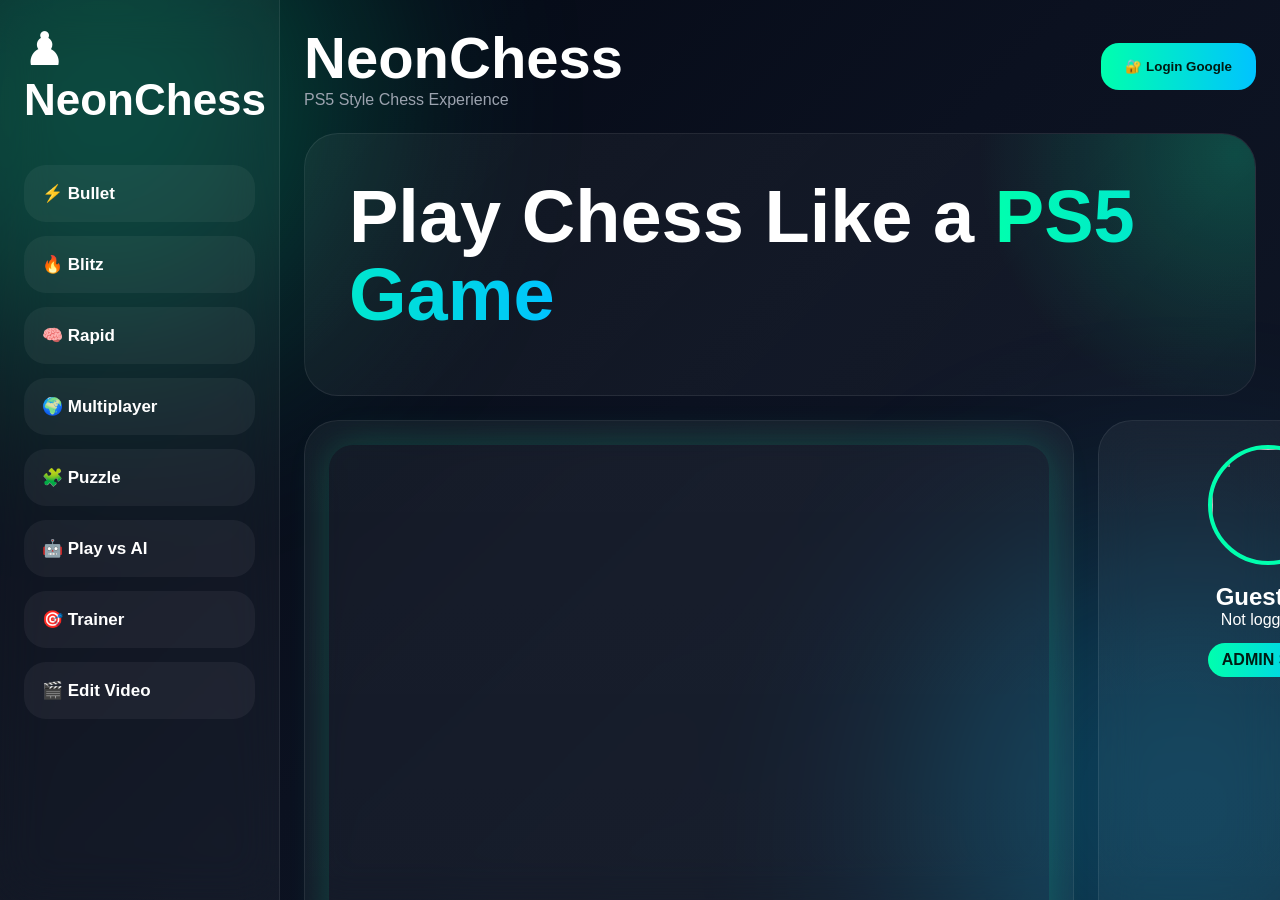
==== commit 71252c6a: "Update index.html" ====
--- a/index.html
+++ b/index.html
@@ -1,5 +1,5 @@
 <!DOCTYPE html>
-<html lang="vi">
+<html lang="en">
 <head>
 
 <meta charset="UTF-8">
@@ -63,7 +63,7 @@
 
 filter:blur(120px);
 
-opacity:.22;
+opacity:.25;
 
 }
 
@@ -74,8 +74,8 @@
 
 background:#00ffae;
 
-top:-150px;
-left:-150px;
+top:-160px;
+left:-160px;
 
 }
 
@@ -86,8 +86,8 @@
 
 background:#00c3ff;
 
-right:-150px;
-bottom:-150px;
+right:-160px;
+bottom:-160px;
 
 }
 
@@ -113,13 +113,13 @@
 .sidebar{
 
 background:
-rgba(255,255,255,.03);
+rgba(255,255,255,.04);
 
 border-right:
 1px solid rgba(255,255,255,.08);
 
 backdrop-filter:
-blur(20px);
+blur(24px);
 
 padding:24px;
 
@@ -131,11 +131,11 @@
 
 .logo{
 
-font-size:42px;
+font-size:44px;
 
 font-weight:900;
 
-margin-bottom:36px;
+margin-bottom:40px;
 
 }
 
@@ -283,8 +283,8 @@
 
 position:absolute;
 
-width:500px;
-height:500px;
+width:520px;
+height:520px;
 
 border-radius:50%;
 
@@ -294,18 +294,18 @@
 transparent 70%
 );
 
-top:-200px;
-right:-200px;
+top:-240px;
+right:-240px;
 
 }
 
 .hero h1{
 
-font-size:72px;
+font-size:74px;
 
 line-height:1.05;
 
-margin-bottom:16px;
+margin-bottom:18px;
 
 }
 
@@ -463,7 +463,7 @@
 }
 
 /* ===================================================== */
-/* BUTTONS */
+/* ACTIONS */
 /* ===================================================== */
 
 .actions{
@@ -577,9 +577,9 @@
 
 inset:0;
 
-background:rgba(0,0,0,.84);
-
-backdrop-filter:blur(18px);
+background:rgba(0,0,0,.86);
+
+backdrop-filter:blur(20px);
 
 z-index:9999;
 
@@ -628,25 +628,6 @@
 
 }
 
-#miniBoard{
-
-width:420px;
-height:420px;
-
-display:grid;
-
-grid-template-columns:
-repeat(8,1fr);
-
-border-radius:20px;
-
-overflow:hidden;
-
-box-shadow:
-0 0 30px rgba(0,255,174,.2);
-
-}
-
 .layers{
 
 background:#0f172a;
@@ -707,6 +688,29 @@
 position:relative;
 
 overflow:hidden;
+
+}
+
+.editorBtn{
+
+border:none;
+
+padding:10px 14px;
+
+border-radius:12px;
+
+font-weight:800;
+
+cursor:pointer;
+
+background:
+linear-gradient(
+90deg,
+#00ffae,
+#00c3ff
+);
+
+color:#001b12;
 
 }
 
@@ -925,7 +929,60 @@
 
 <div class="preview">
 
-<div id="miniBoard"></div>
+<div
+
+style="
+position:relative;
+width:420px;
+height:420px;
+"
+
+>
+
+<div
+id="miniBoard"
+
+style="
+width:100%;
+height:100%;
+display:grid;
+grid-template-columns:repeat(8,1fr);
+border-radius:20px;
+overflow:hidden;
+box-shadow:0 0 30px rgba(0,255,174,.2);
+"
+
+></div>
+
+<div
+
+style="
+position:absolute;
+bottom:12px;
+left:12px;
+right:12px;
+display:flex;
+justify-content:space-between;
+align-items:center;
+background:rgba(0,0,0,.5);
+padding:10px 14px;
+border-radius:14px;
+backdrop-filter:blur(10px);
+"
+
+>
+
+<div>
+🎬 NeonChess Edit
+</div>
+
+<div>
+00:12 / 02:34
+</div>
+
+</div>
+
+</div>
 
 <button
 
@@ -952,11 +1009,49 @@
 
 </div>
 
+<!-- ===================================================== -->
+<!-- LAYERS -->
+<!-- ===================================================== -->
+
 <div class="layers">
 
-<h2 style="margin-bottom:18px;">
-🎬 Layers
+<h2
+style="
+margin-bottom:18px;
+">
+
+🎬 Layers & Assets
+
 </h2>
+
+<div
+
+style="
+display:flex;
+gap:10px;
+margin-bottom:18px;
+flex-wrap:wrap;
+"
+
+>
+
+<button class="editorBtn">
+➕ Video
+</button>
+
+<button class="editorBtn">
+🎵 Audio
+</button>
+
+<button class="editorBtn">
+🖼 Image
+</button>
+
+<button class="editorBtn">
+📝 Text
+</button>
+
+</div>
 
 <div class="layer">
 🎵 Audio Track
@@ -980,13 +1075,20 @@
 
 </div>
 
+<!-- ===================================================== -->
+<!-- TIMELINE -->
+<!-- ===================================================== -->
+
 <div class="timeline">
 
 <div
+
 style="
 margin-bottom:16px;
 font-weight:900;
-">
+"
+
+>
 
 ⏱ Timeline
 
@@ -1030,11 +1132,40 @@
 
 style="
 position:absolute;
+top:18px;
+left:70%;
+width:18%;
+height:24px;
+background:#f59e0b;
+border-radius:12px;
+"
+
+></div>
+
+<div
+
+style="
+position:absolute;
+bottom:18px;
+left:48%;
+width:26%;
+height:24px;
+background:#ef4444;
+border-radius:12px;
+"
+
+></div>
+
+<div
+
+style="
+position:absolute;
 left:58%;
 top:0;
 width:4px;
 height:100%;
 background:white;
+box-shadow:0 0 12px white;
 "
 
 ></div>
@@ -1046,6 +1177,20 @@
 </div>
 
 </div>
+
+<!-- ===================================================== -->
+<!-- AUDIO -->
+<!-- ===================================================== -->
+
+<audio
+id="moveSound"
+src="https://images.chesscomfiles.com/chess-themes/sounds/_MP3_/default/move-self.mp3">
+</audio>
+
+<audio
+id="captureSound"
+src="https://images.chesscomfiles.com/chess-themes/sounds/_MP3_/default/capture.mp3">
+</audio>
 
 <script type="module">
 
@@ -1053,168 +1198,6 @@
 from
 "https://cdn.jsdelivr.net/npm/chess.js@1.0.0-beta.6/+esm";
 
-import {
-initializeApp
-}
-from
-"https://www.gstatic.com/firebasejs/12.3.0/firebase-app.js";
-
-import {
-
-getAuth,
-GoogleAuthProvider,
-signInWithPopup,
-signOut,
-onAuthStateChanged
-
-}
-from
-"https://www.gstatic.com/firebasejs/12.3.0/firebase-auth.js";
-
-/* ===================================================== */
-/* FIREBASE */
-/* ===================================================== */
-
-const firebaseConfig = {
-
-apiKey:
-"AIzaSyByZbESWCAXypIJKBUNIm6KDmcXWX7SMgk",
-
-authDomain:
-"neonchess-df7aa.firebaseapp.com",
-
-databaseURL:
-"https://neonchess-df7aa-default-rtdb.firebaseio.com",
-
-projectId:
-"neonchess-df7aa",
-
-storageBucket:
-"neonchess-df7aa.firebasestorage.app",
-
-messagingSenderId:
-"784833820179",
-
-appId:
-"1:784833820179:web:3613d907d2a5b321bff1e6",
-
-measurementId:
-"G-LBDENJ65N7"
-
-};
-
-const app =
-initializeApp(
-firebaseConfig
-);
-
-const auth =
-getAuth(app);
-
-const provider =
-new GoogleAuthProvider();
-
-/* ===================================================== */
-/* LOGIN */
-/* ===================================================== */
-
-const loginBtn =
-document.getElementById(
-"loginBtn"
-);
-
-loginBtn.onclick =
-()=>{
-
-signInWithPopup(
-auth,
-provider
-);
-
-};
-
-onAuthStateChanged(
-
-auth,
-
-(user)=>{
-
-if(user){
-
-document.getElementById(
-"username"
-).textContent =
-user.displayName + " 🇻🇳";
-
-document.getElementById(
-"email"
-).textContent =
-user.email;
-
-document.getElementById(
-"avatar"
-).src =
-user.photoURL;
-
-loginBtn.innerHTML =
-"🚪 Logout";
-
-loginBtn.onclick =
-()=>{
-
-signOut(auth);
-
-};
-
-}else{
-
-document.getElementById(
-"username"
-).textContent =
-"Guest 🇻🇳";
-
-document.getElementById(
-"email"
-).textContent =
-"Not logged in";
-
-loginBtn.innerHTML =
-"🔐 Login Google";
-
-}
-
-}
-
-);
-
-/* ===================================================== */
-/* OPEN EDITOR */
-/* ===================================================== */
-
-window.openEditor =
-()=>{
-
-document.getElementById(
-"editorModal"
-).style.display =
-"flex";
-
-};
-
-window.closeEditor =
-()=>{
-
-document.getElementById(
-"editorModal"
-).style.display =
-"none";
-
-};
-
-/* ===================================================== */
-/* CHESS */
-/* ===================================================== */
-
 const game =
 new Chess();
 
@@ -1230,6 +1213,10 @@
 
 let selected =
 null;
+
+/* ===================================================== */
+/* PIECES */
+/* ===================================================== */
 
 const pieces = {
 
@@ -1249,6 +1236,10 @@
 
 };
 
+/* ===================================================== */
+/* DRAW BOARD */
+/* ===================================================== */
+
 function drawBoard(){
 
 board.innerHTML =
@@ -1293,6 +1284,40 @@
 pos
 );
 
+square.addEventListener(
+
+"dragover",
+
+e=>{
+
+e.preventDefault();
+
+}
+
+);
+
+square.addEventListener(
+
+"drop",
+
+e=>{
+
+e.preventDefault();
+
+const from =
+e.dataTransfer.getData(
+"text/plain"
+);
+
+movePiece(
+from,
+pos
+);
+
+}
+
+);
+
 const piece =
 state[y][x];
 
@@ -1307,7 +1332,7 @@
 "piece";
 
 img.draggable =
-false;
+true;
 
 img.src =
 pieces[
@@ -1315,6 +1340,21 @@
 piece.type
 ];
 
+img.addEventListener(
+
+"dragstart",
+
+e=>{
+
+e.dataTransfer.setData(
+"text/plain",
+pos
+);
+
+}
+
+);
+
 square.appendChild(
 img
 );
@@ -1333,40 +1373,79 @@
 
 }
 
-function clickSquare(pos){
+/* ===================================================== */
+/* MOVE PIECE */
+/* ===================================================== */
+
+function movePiece(
+from,
+to
+){
 
 clearHighlights();
 
-if(selected === pos){
+const target =
+game.get(to);
+
+const move =
+game.move({
+
+from:from,
+to:to,
+promotion:"q"
+
+});
+
+if(move){
+
+if(target){
+
+document.getElementById(
+"captureSound"
+).play();
+
+}else{
+
+document.getElementById(
+"moveSound"
+).play();
+
+}
 
 selected =
 null;
 
-return;
-
-}
-
-if(selected){
-
-const move =
-game.move({
-
-from:selected,
-to:pos,
-promotion:"q"
-
-});
-
-if(move){
+drawBoard();
+
+}
+
+}
+
+/* ===================================================== */
+/* CLICK */
+/* ===================================================== */
+
+function clickSquare(pos){
+
+clearHighlights();
+
+if(selected === pos){
 
 selected =
 null;
 
-drawBoard();
-
 return;
 
 }
+
+if(selected){
+
+movePiece(
+selected,
+pos
+);
+
+return;
 
 }
 
@@ -1386,6 +1465,10 @@
 }
 
 }
+
+/* ===================================================== */
+/* HIGHLIGHT */
+/* ===================================================== */
 
 function highlight(pos){
 
@@ -1453,6 +1536,10 @@
 
 }
 
+/* ===================================================== */
+/* UPDATE MOVES */
+/* ===================================================== */
+
 function updateMoves(){
 
 movesDiv.innerHTML =
@@ -1479,7 +1566,7 @@
 ()=>{
 
 alert(
-"🤖 Stockfish connected!"
+"🤖 Stockfish ready!"
 );
 
 };
@@ -1504,6 +1591,30 @@
 
 window.openTrainer =
 ()=>alert("🎯 Trainer");
+
+/* ===================================================== */
+/* VIDEO EDITOR */
+/* ===================================================== */
+
+window.openEditor =
+()=>{
+
+document.getElementById(
+"editorModal"
+).style.display =
+"flex";
+
+};
+
+window.closeEditor =
+()=>{
+
+document.getElementById(
+"editorModal"
+).style.display =
+"none";
+
+};
 
 /* ===================================================== */
 /* MINI BOARD */
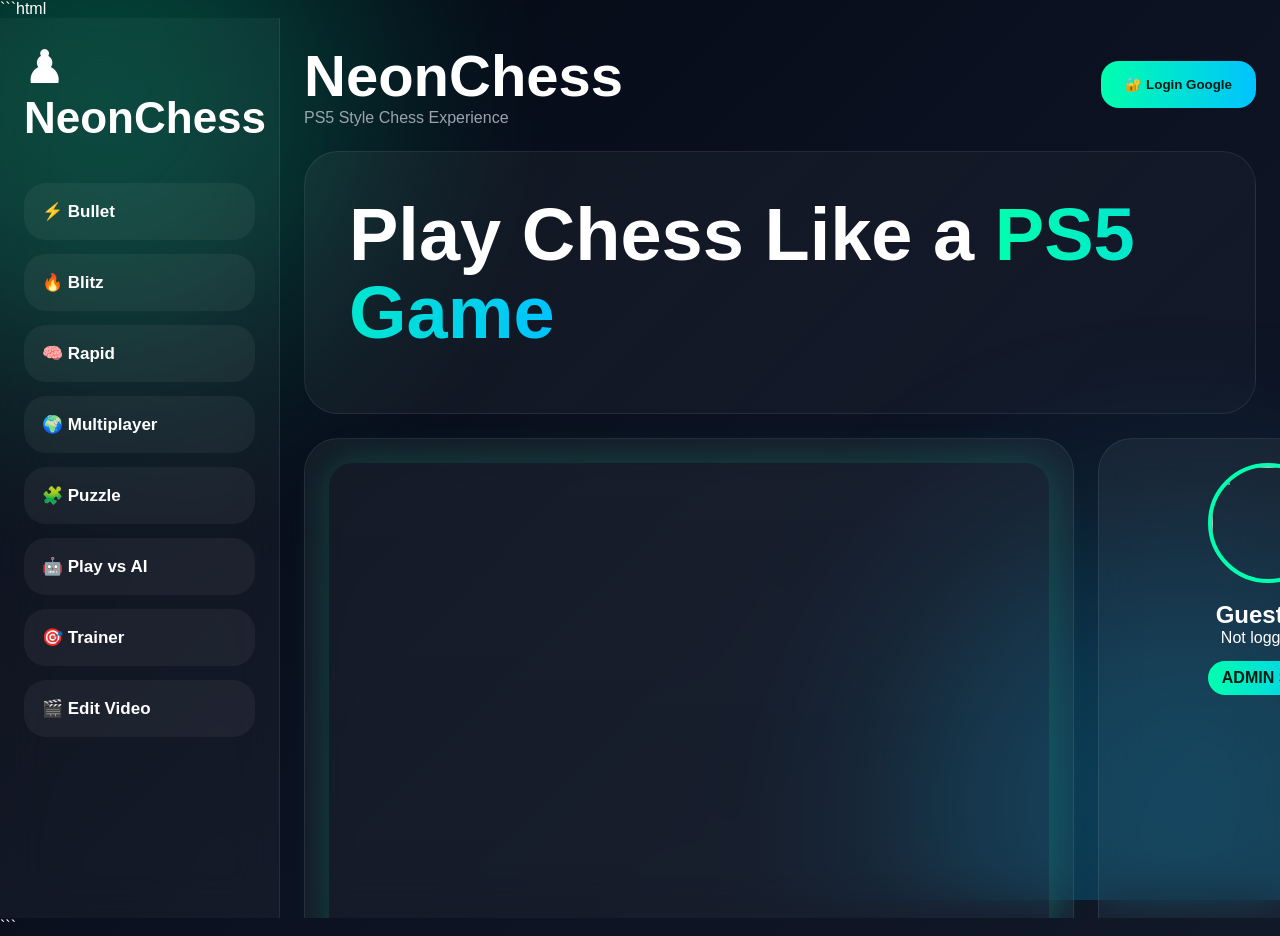
==== commit 6829f56b: "upda-te" ====
--- a/index.html
+++ b/index.html
@@ -1,5 +1,7 @@
+```html
 <!DOCTYPE html>
 <html lang="en">
+
 <head>
 
 <meta charset="UTF-8">
@@ -12,740 +14,36 @@
 
 <link
 rel="icon"
-href="https://www.chess.com/bundles/web/images/icons/favicon.ico">
-
-<style>
-
-*{
-margin:0;
-padding:0;
-box-sizing:border-box;
-font-family:"Segoe UI",sans-serif;
-}
-
-body{
-
-background:
-linear-gradient(
-135deg,
-#030712,
-#0b1120,
-#111827
-);
-
-color:white;
-
-overflow:hidden;
-
-}
-
-/* ===================================================== */
-/* BACKGROUND */
-/* ===================================================== */
-
-.bg{
-
-position:fixed;
-
-inset:0;
-
-z-index:-1;
-
-overflow:hidden;
-
-}
-
-.glow{
-
-position:absolute;
-
-border-radius:50%;
-
-filter:blur(120px);
-
-opacity:.25;
-
-}
-
-.glow1{
-
-width:520px;
-height:520px;
-
-background:#00ffae;
-
-top:-160px;
-left:-160px;
-
-}
-
-.glow2{
-
-width:520px;
-height:520px;
-
-background:#00c3ff;
-
-right:-160px;
-bottom:-160px;
-
-}
-
-/* ===================================================== */
-/* LAYOUT */
-/* ===================================================== */
-
-.container{
-
-display:grid;
-
-grid-template-columns:
-280px 1fr;
-
-height:100vh;
-
-}
-
-/* ===================================================== */
-/* SIDEBAR */
-/* ===================================================== */
-
-.sidebar{
-
-background:
-rgba(255,255,255,.04);
-
-border-right:
-1px solid rgba(255,255,255,.08);
-
-backdrop-filter:
-blur(24px);
-
-padding:24px;
-
-display:flex;
-
-flex-direction:column;
-
-}
-
-.logo{
-
-font-size:44px;
-
-font-weight:900;
-
-margin-bottom:40px;
-
-}
-
-.menu{
-
-display:flex;
-
-flex-direction:column;
-
-gap:14px;
-
-}
-
-.menu button{
-
-border:none;
-
-padding:18px;
-
-border-radius:22px;
-
-background:
-rgba(255,255,255,.05);
-
-color:white;
-
-font-size:17px;
-
-font-weight:800;
-
-text-align:left;
-
-cursor:pointer;
-
-transition:.2s;
-
-}
-
-.menu button:hover{
-
-transform:
-translateX(8px);
-
-background:
-linear-gradient(
-90deg,
-rgba(0,255,174,.18),
-rgba(0,195,255,.18)
-);
-
-}
-
-/* ===================================================== */
-/* MAIN */
-/* ===================================================== */
-
-.main{
-
-padding:24px;
-
-overflow:auto;
-
-}
-
-.topbar{
-
-display:flex;
-
-justify-content:space-between;
-
-align-items:center;
-
-margin-bottom:24px;
-
-}
-
-.title{
-
-font-size:58px;
-
-font-weight:900;
-
-}
-
-.subtitle{
-
-color:#9ca3af;
-
-}
-
-.login-btn{
-
-border:none;
-
-padding:16px 24px;
-
-border-radius:18px;
-
-font-weight:900;
-
-cursor:pointer;
-
-background:
-linear-gradient(
-90deg,
-#00ffae,
-#00c3ff
-);
-
-color:#001b12;
-
-}
-
-/* ===================================================== */
-/* HERO */
-/* ===================================================== */
-
-.hero{
-
-padding:44px;
-
-border-radius:34px;
-
-margin-bottom:24px;
-
-background:
-linear-gradient(
-135deg,
-rgba(255,255,255,.05),
-rgba(255,255,255,.02)
-);
-
-border:
-1px solid rgba(255,255,255,.08);
-
-position:relative;
-
-overflow:hidden;
-
-}
-
-.hero::before{
-
-content:"";
-
-position:absolute;
-
-width:520px;
-height:520px;
-
-border-radius:50%;
-
-background:
-radial-gradient(
-rgba(0,255,174,.22),
-transparent 70%
-);
-
-top:-240px;
-right:-240px;
-
-}
-
-.hero h1{
-
-font-size:74px;
-
-line-height:1.05;
-
-margin-bottom:18px;
-
-}
-
-.hero span{
-
-background:
-linear-gradient(
-90deg,
-#00ffae,
-#00c3ff
-);
-
--webkit-background-clip:text;
-
--webkit-text-fill-color:transparent;
-
-}
-
-/* ===================================================== */
-/* CONTENT */
-/* ===================================================== */
-
-.content{
-
-display:grid;
-
-grid-template-columns:
-1fr 340px;
-
-gap:24px;
-
-}
-
-.card{
-
-background:
-linear-gradient(
-180deg,
-rgba(255,255,255,.05),
-rgba(255,255,255,.03)
-);
-
-border:
-1px solid rgba(255,255,255,.08);
-
-border-radius:34px;
-
-padding:24px;
-
-backdrop-filter:
-blur(20px);
-
-}
-
-/* ===================================================== */
-/* BOARD */
-/* ===================================================== */
-
-.board-wrapper{
-
-position:relative;
-
-width:min(82vw,720px);
-
-margin:auto;
-
-}
-
-.board{
-
-width:100%;
-
-aspect-ratio:1/1;
-
-display:grid;
-
-grid-template-columns:
-repeat(8,1fr);
-
-overflow:hidden;
-
-border-radius:24px;
-
-box-shadow:
-0 0 40px rgba(0,255,174,.2);
-
-}
-
-.square{
-
-aspect-ratio:1/1;
-
-display:flex;
-
-justify-content:center;
-
-align-items:center;
-
-position:relative;
-
-}
-
-.light{
-background:#f0d9b5;
-}
-
-.dark{
-background:#b58863;
-}
-
-.selected{
-
-box-shadow:
-inset 0 0 0 5px #00ffae;
-
-}
-
-.move::after{
-
-content:"";
-
-width:18px;
-height:18px;
-
-border-radius:50%;
-
-background:
-rgba(0,255,174,.8);
-
-position:absolute;
-
-}
-
-.piece{
-
-width:78%;
-height:78%;
-
-object-fit:contain;
-
-cursor:grab;
-
-user-select:none;
-
--webkit-user-drag:none;
-
-transition:.12s;
-
-}
-
-.piece:hover{
-
-transform:scale(1.08);
-
-}
-
-/* ===================================================== */
-/* ACTIONS */
-/* ===================================================== */
-
-.actions{
-
-display:flex;
-
-gap:12px;
-
-flex-wrap:wrap;
-
-margin-top:24px;
-
-}
-
-.actions button{
-
-border:none;
-
-padding:14px 18px;
-
-border-radius:16px;
-
-font-weight:900;
-
-cursor:pointer;
-
-background:
-linear-gradient(
-90deg,
-#00ffae,
-#00c3ff
-);
-
-color:#001b12;
-
-}
-
-/* ===================================================== */
-/* PROFILE */
-/* ===================================================== */
-
-.profile{
-
-text-align:center;
-
-}
-
-.avatar{
-
-width:120px;
-height:120px;
-
-border-radius:50%;
-
-border:
-4px solid #00ffae;
-
-margin-bottom:18px;
-
-}
-
-.badge{
-
-display:inline-block;
-
-margin-top:14px;
-
-padding:8px 14px;
-
-border-radius:999px;
-
-background:
-linear-gradient(
-90deg,
-#00ffae,
-#00c3ff
-);
-
-color:#001b12;
-
-font-weight:900;
-
-}
-
-.history{
-
-margin-top:24px;
-
-padding:16px;
-
-border-radius:18px;
-
-background:
-rgba(255,255,255,.05);
-
-max-height:220px;
-
-overflow:auto;
-
-}
-
-/* ===================================================== */
-/* VIDEO EDITOR */
-/* ===================================================== */
-
-#editorModal{
-
-display:none;
-
-position:fixed;
-
-inset:0;
-
-background:rgba(0,0,0,.86);
-
-backdrop-filter:blur(20px);
-
-z-index:9999;
-
-justify-content:center;
-
-align-items:center;
-
-padding:30px;
-
-}
-
-.editor{
-
-width:95%;
-height:92%;
-
-background:#0b1220;
-
-border-radius:30px;
-
-overflow:hidden;
-
-display:grid;
-
-grid-template-columns:
-1fr 320px;
-
-grid-template-rows:
-1fr 220px;
-
-gap:2px;
-
-}
-
-.preview{
-
-background:#111827;
-
-display:flex;
-
-justify-content:center;
-
-align-items:center;
-
-position:relative;
-
-}
-
-.layers{
-
-background:#0f172a;
-
-padding:20px;
-
-overflow:auto;
-
-}
-
-.layer{
-
-padding:16px;
-
-border-radius:18px;
-
-margin-bottom:14px;
-
-background:
-rgba(255,255,255,.05);
-
-font-weight:800;
-
-cursor:pointer;
-
-transition:.2s;
-
-}
-
-.layer:hover{
-
-transform:
-translateX(6px);
-
-background:
-rgba(0,255,174,.16);
-
-}
-
-.timeline{
-
-grid-column:1/3;
-
-background:#111827;
-
-padding:20px;
-
-}
-
-.timeline-bar{
-
-height:90px;
-
-background:#1f2937;
-
-border-radius:18px;
-
-position:relative;
-
-overflow:hidden;
-
-}
-
-.editorBtn{
-
-border:none;
-
-padding:10px 14px;
-
-border-radius:12px;
-
-font-weight:800;
-
-cursor:pointer;
-
-background:
-linear-gradient(
-90deg,
-#00ffae,
-#00c3ff
-);
-
-color:#001b12;
-
-}
-
-/* ===================================================== */
-/* MOBILE */
-/* ===================================================== */
-
-@media(max-width:1100px){
-
-.container{
-
-grid-template-columns:
-1fr;
-
-}
-
-.sidebar{
-
-display:none;
-
-}
-
-.content{
-
-grid-template-columns:
-1fr;
-
-}
-
-}
-
-</style>
+href="assets/icons/logo.png">
+
+<!-- ============================== -->
+<!-- CSS -->
+<!-- ============================== -->
+
+<link
+rel="stylesheet"
+href="css/style.css">
+
+<link
+rel="stylesheet"
+href="css/board.css">
+
+<link
+rel="stylesheet"
+href="css/editor.css">
+
+<link
+rel="stylesheet"
+href="css/animations.css">
+
 </head>
+
 <body>
 
+<!-- ============================== -->
+<!-- BACKGROUND -->
+<!-- ============================== -->
+
 <div class="bg">
 
 <div class="glow glow1"></div>
@@ -754,72 +52,86 @@
 
 </div>
 
+<!-- ============================== -->
+<!-- MAIN CONTAINER -->
+<!-- ============================== -->
+
 <div class="container">
 
-<!-- ===================================================== -->
+<!-- ============================== -->
 <!-- SIDEBAR -->
-<!-- ===================================================== -->
-
-<div class="sidebar">
+<!-- ============================== -->
+
+<aside class="sidebar">
 
 <div class="logo">
+
 ♟ NeonChess
+
 </div>
 
 <div class="menu">
 
-<button onclick="startBullet()">
+<button id="bulletBtn">
 ⚡ Bullet
 </button>
 
-<button onclick="startBlitz()">
+<button id="blitzBtn">
 🔥 Blitz
 </button>
 
-<button onclick="startRapid()">
+<button id="rapidBtn">
 🧠 Rapid
 </button>
 
-<button onclick="startMultiplayer()">
+<button id="multiBtn">
 🌍 Multiplayer
 </button>
 
-<button onclick="startPuzzle()">
+<button id="puzzleBtn">
 🧩 Puzzle
 </button>
 
-<button onclick="playVsAI()">
+<button id="aiBtn">
 🤖 Play vs AI
 </button>
 
-<button onclick="openTrainer()">
+<button id="trainerBtn">
 🎯 Trainer
 </button>
 
-<button onclick="openEditor()">
+<button id="editorBtn">
 🎬 Edit Video
 </button>
 
 </div>
 
-</div>
-
-<!-- ===================================================== -->
+</aside>
+
+<!-- ============================== -->
 <!-- MAIN -->
-<!-- ===================================================== -->
-
-<div class="main">
+<!-- ============================== -->
+
+<main class="main">
+
+<!-- ============================== -->
+<!-- TOPBAR -->
+<!-- ============================== -->
 
 <div class="topbar">
 
 <div>
 
 <div class="title">
+
 NeonChess
+
 </div>
 
 <div class="subtitle">
+
 PS5 Style Chess Experience
+
 </div>
 
 </div>
@@ -834,7 +146,11 @@
 
 </div>
 
-<div class="hero">
+<!-- ============================== -->
+<!-- HERO -->
+<!-- ============================== -->
+
+<section class="hero">
 
 <h1>
 
@@ -844,15 +160,19 @@
 
 </h1>
 
-</div>
+</section>
+
+<!-- ============================== -->
+<!-- CONTENT -->
+<!-- ============================== -->
 
 <div class="content">
 
-<!-- ================================================= -->
-<!-- BOARD -->
-<!-- ================================================= -->
-
-<div class="card">
+<!-- ============================== -->
+<!-- BOARD CARD -->
+<!-- ============================== -->
+
+<section class="card">
 
 <div class="board-wrapper">
 
@@ -864,798 +184,247 @@
 
 <div class="actions">
 
-<button onclick="newGame()">
+<button id="newGameBtn">
+
 ♻ New Game
-</button>
-
-<button onclick="showBestMove()">
+
+</button>
+
+<button id="bestMoveBtn">
+
 🤖 Best Move
+
 </button>
 
 </div>
 
 <div class="history">
 
-<b>📜 Match History</b>
+<h3>
+
+📜 Match History
+
+</h3>
 
 <div id="moves"></div>
 
 </div>
 
-</div>
-
-<!-- ================================================= -->
+</section>
+
+<!-- ============================== -->
 <!-- PROFILE -->
-<!-- ================================================= -->
-
-<div class="card">
+<!-- ============================== -->
+
+<section class="card">
 
 <div class="profile">
 
 <img
 id="avatar"
 class="avatar"
-src="https://i.pravatar.cc/200">
+src="assets/images/default-avatar.png">
 
 <h2 id="username">
+
 Guest 🇻🇳
+
 </h2>
 
 <p id="email">
+
 Not logged in
+
 </p>
 
 <div class="badge">
+
 ADMIN SITE
-</div>
-
-</div>
-
-</div>
-
-</div>
-
-</div>
-
-</div>
-
-<!-- ===================================================== -->
+
+</div>
+
+</div>
+
+</section>
+
+</div>
+
+</main>
+
+</div>
+
+<!-- ============================== -->
 <!-- VIDEO EDITOR -->
-<!-- ===================================================== -->
+<!-- ============================== -->
 
 <div id="editorModal">
 
 <div class="editor">
 
+<!-- ============================== -->
+<!-- PREVIEW -->
+<!-- ============================== -->
+
 <div class="preview">
 
+<video
+id="videoPreview"
+class="video-preview"
+controls>
+</video>
+
+<button
+id="closeEditorBtn">
+
+✕ Close
+
+</button>
+
+</div>
+
+<!-- ============================== -->
+<!-- LAYERS -->
+<!-- ============================== -->
+
+<div class="layers">
+
+<h2>
+
+🎬 Layers & Assets
+
+</h2>
+
+<div class="editor-toolbar">
+
+<button class="editorBtn">
+
+➕ Video
+
+</button>
+
+<button class="editorBtn">
+
+🎵 Audio
+
+</button>
+
+<button class="editorBtn">
+
+🖼 Image
+
+</button>
+
+<button class="editorBtn">
+
+📝 Text
+
+</button>
+
+</div>
+
+<input
+type="file"
+id="videoUpload"
+accept="video/*">
+
+<input
+type="file"
+id="audioUpload"
+accept="audio/*">
+
+<div class="layer">
+
+🎵 Audio Track
+
+</div>
+
+<div class="layer">
+
+🖼 Overlay Image
+
+</div>
+
+<div class="layer">
+
+♟ Chess Board
+
+</div>
+
+<div class="layer">
+
+✨ Neon Effect
+
+</div>
+
+<div class="layer">
+
+📝 Subtitle
+
+</div>
+
+</div>
+
+<!-- ============================== -->
+<!-- TIMELINE -->
+<!-- ============================== -->
+
+<div class="timeline">
+
+<h3>
+
+⏱ Timeline
+
+</h3>
+
+<div class="timeline-bar">
+
 <div
-
+class="clip clip-video"
 style="
-position:relative;
-width:420px;
-height:420px;
-"
-
->
+left:0%;
+width:60%;
+top:18px;
+"></div>
 
 <div
-id="miniBoard"
-
+class="clip clip-audio"
 style="
-width:100%;
-height:100%;
-display:grid;
-grid-template-columns:repeat(8,1fr);
-border-radius:20px;
-overflow:hidden;
-box-shadow:0 0 30px rgba(0,255,174,.2);
-"
-
-></div>
-
-<div
-
-style="
-position:absolute;
-bottom:12px;
-left:12px;
-right:12px;
-display:flex;
-justify-content:space-between;
-align-items:center;
-background:rgba(0,0,0,.5);
-padding:10px 14px;
-border-radius:14px;
-backdrop-filter:blur(10px);
-"
-
->
-
-<div>
-🎬 NeonChess Edit
-</div>
-
-<div>
-00:12 / 02:34
-</div>
-
-</div>
-
-</div>
-
-<button
-
-onclick="closeEditor()"
-
-style="
-position:absolute;
-top:20px;
-right:20px;
-border:none;
-padding:12px 18px;
-border-radius:14px;
-background:#ef4444;
-color:white;
-font-weight:900;
-cursor:pointer;
-"
-
->
-
-✕ Close
-
-</button>
-
-</div>
-
-<!-- ===================================================== -->
-<!-- LAYERS -->
-<!-- ===================================================== -->
-
-<div class="layers">
-
-<h2
-style="
-margin-bottom:18px;
-">
-
-🎬 Layers & Assets
-
-</h2>
-
-<div
-
-style="
-display:flex;
-gap:10px;
-margin-bottom:18px;
-flex-wrap:wrap;
-"
-
->
-
-<button class="editorBtn">
-➕ Video
-</button>
-
-<button class="editorBtn">
-🎵 Audio
-</button>
-
-<button class="editorBtn">
-🖼 Image
-</button>
-
-<button class="editorBtn">
-📝 Text
-</button>
-
-</div>
-
-<div class="layer">
-🎵 Audio Track
-</div>
-
-<div class="layer">
-🖼 Overlay Image
-</div>
-
-<div class="layer">
-♟ Chess Board
-</div>
-
-<div class="layer">
-✨ Neon Effect
-</div>
-
-<div class="layer">
-📝 Subtitle
-</div>
-
-</div>
-
-<!-- ===================================================== -->
-<!-- TIMELINE -->
-<!-- ===================================================== -->
-
-<div class="timeline">
-
-<div
-
-style="
-margin-bottom:16px;
-font-weight:900;
-"
-
->
-
-⏱ Timeline
-
-</div>
-
-<div class="timeline-bar">
-
-<div
-
-style="
-position:absolute;
-left:0;
-top:18px;
-height:24px;
-width:65%;
-background:linear-gradient(
-90deg,
-#00ffae,
-#00c3ff
-);
-border-radius:12px;
-"
-
-></div>
-
-<div
-
-style="
-position:absolute;
-left:0;
+left:10%;
+width:40%;
 bottom:18px;
-height:24px;
-width:40%;
-background:#8b5cf6;
-border-radius:12px;
-"
-
-></div>
-
-<div
-
-style="
-position:absolute;
-top:18px;
-left:70%;
-width:18%;
-height:24px;
-background:#f59e0b;
-border-radius:12px;
-"
-
-></div>
-
-<div
-
-style="
-position:absolute;
-bottom:18px;
-left:48%;
-width:26%;
-height:24px;
-background:#ef4444;
-border-radius:12px;
-"
-
-></div>
-
-<div
-
-style="
-position:absolute;
-left:58%;
-top:0;
-width:4px;
-height:100%;
-background:white;
-box-shadow:0 0 12px white;
-"
-
-></div>
-
-</div>
-
-</div>
-
-</div>
-
-</div>
-
-<!-- ===================================================== -->
+"></div>
+
+<div class="playhead"></div>
+
+</div>
+
+</div>
+
+</div>
+
+</div>
+
+<!-- ============================== -->
 <!-- AUDIO -->
-<!-- ===================================================== -->
+<!-- ============================== -->
 
 <audio
-id="moveSound"
-src="https://images.chesscomfiles.com/chess-themes/sounds/_MP3_/default/move-self.mp3">
+id="moveSound">
 </audio>
 
 <audio
-id="captureSound"
-src="https://images.chesscomfiles.com/chess-themes/sounds/_MP3_/default/capture.mp3">
+id="captureSound">
 </audio>
 
-<script type="module">
-
-import { Chess }
-from
-"https://cdn.jsdelivr.net/npm/chess.js@1.0.0-beta.6/+esm";
-
-const game =
-new Chess();
-
-const board =
-document.getElementById(
-"board"
-);
-
-const movesDiv =
-document.getElementById(
-"moves"
-);
-
-let selected =
-null;
-
-/* ===================================================== */
-/* PIECES */
-/* ===================================================== */
-
-const pieces = {
-
-wp:"https://images.chesscomfiles.com/chess-themes/pieces/neo/150/wp.png",
-wr:"https://images.chesscomfiles.com/chess-themes/pieces/neo/150/wr.png",
-wn:"https://images.chesscomfiles.com/chess-themes/pieces/neo/150/wn.png",
-wb:"https://images.chesscomfiles.com/chess-themes/pieces/neo/150/wb.png",
-wq:"https://images.chesscomfiles.com/chess-themes/pieces/neo/150/wq.png",
-wk:"https://images.chesscomfiles.com/chess-themes/pieces/neo/150/wk.png",
-
-bp:"https://images.chesscomfiles.com/chess-themes/pieces/neo/150/bp.png",
-br:"https://images.chesscomfiles.com/chess-themes/pieces/neo/150/br.png",
-bn:"https://images.chesscomfiles.com/chess-themes/pieces/neo/150/bn.png",
-bb:"https://images.chesscomfiles.com/chess-themes/pieces/neo/150/bb.png",
-bq:"https://images.chesscomfiles.com/chess-themes/pieces/neo/150/bq.png",
-bk:"https://images.chesscomfiles.com/chess-themes/pieces/neo/150/bk.png"
-
-};
-
-/* ===================================================== */
-/* DRAW BOARD */
-/* ===================================================== */
-
-function drawBoard(){
-
-board.innerHTML =
-"";
-
-const state =
-game.board();
-
-for(let y=0;y<8;y++){
-
-for(let x=0;x<8;x++){
-
-const square =
-document.createElement(
-"div"
-);
-
-const file =
-String.fromCharCode(
-97+x
-);
-
-const rank =
-8-y;
-
-const pos =
-file + rank;
-
-square.className =
-"square " +
-(
-(x+y)%2===0
-? "light"
-: "dark"
-);
-
-square.dataset.square =
-pos;
-
-square.onclick =
-()=>clickSquare(
-pos
-);
-
-square.addEventListener(
-
-"dragover",
-
-e=>{
-
-e.preventDefault();
-
-}
-
-);
-
-square.addEventListener(
-
-"drop",
-
-e=>{
-
-e.preventDefault();
-
-const from =
-e.dataTransfer.getData(
-"text/plain"
-);
-
-movePiece(
-from,
-pos
-);
-
-}
-
-);
-
-const piece =
-state[y][x];
-
-if(piece){
-
-const img =
-document.createElement(
-"img"
-);
-
-img.className =
-"piece";
-
-img.draggable =
-true;
-
-img.src =
-pieces[
-piece.color +
-piece.type
-];
-
-img.addEventListener(
-
-"dragstart",
-
-e=>{
-
-e.dataTransfer.setData(
-"text/plain",
-pos
-);
-
-}
-
-);
-
-square.appendChild(
-img
-);
-
-}
-
-board.appendChild(
-square
-);
-
-}
-
-}
-
-updateMoves();
-
-}
-
-/* ===================================================== */
-/* MOVE PIECE */
-/* ===================================================== */
-
-function movePiece(
-from,
-to
-){
-
-clearHighlights();
-
-const target =
-game.get(to);
-
-const move =
-game.move({
-
-from:from,
-to:to,
-promotion:"q"
-
-});
-
-if(move){
-
-if(target){
-
-document.getElementById(
-"captureSound"
-).play();
-
-}else{
-
-document.getElementById(
-"moveSound"
-).play();
-
-}
-
-selected =
-null;
-
-drawBoard();
-
-}
-
-}
-
-/* ===================================================== */
-/* CLICK */
-/* ===================================================== */
-
-function clickSquare(pos){
-
-clearHighlights();
-
-if(selected === pos){
-
-selected =
-null;
-
-return;
-
-}
-
-if(selected){
-
-movePiece(
-selected,
-pos
-);
-
-return;
-
-}
-
-const piece =
-game.get(pos);
-
-if(
-piece &&
-piece.color === game.turn()
-){
-
-selected =
-pos;
-
-highlight(pos);
-
-}
-
-}
-
-/* ===================================================== */
-/* HIGHLIGHT */
-/* ===================================================== */
-
-function highlight(pos){
-
-const moves =
-game.moves({
-
-square:pos,
-verbose:true
-
-});
-
-moves.forEach(m=>{
-
-const sq =
-document.querySelector(
-'[data-square="' +
-m.to +
-'"]'
-);
-
-if(sq){
-
-sq.classList.add(
-"move"
-);
-
-}
-
-});
-
-const selectedSq =
-document.querySelector(
-'[data-square="' +
-pos +
-'"]'
-);
-
-if(selectedSq){
-
-selectedSq.classList.add(
-"selected"
-);
-
-}
-
-}
-
-function clearHighlights(){
-
-document
-.querySelectorAll(
-".square"
-)
-.forEach(s=>{
-
-s.classList.remove(
-"move"
-);
-
-s.classList.remove(
-"selected"
-);
-
-});
-
-}
-
-/* ===================================================== */
-/* UPDATE MOVES */
-/* ===================================================== */
-
-function updateMoves(){
-
-movesDiv.innerHTML =
-game.history().join(
-"<br>"
-);
-
-}
-
-/* ===================================================== */
-/* BUTTONS */
-/* ===================================================== */
-
-window.newGame =
-()=>{
-
-game.reset();
-
-drawBoard();
-
-};
-
-window.showBestMove =
-()=>{
-
-alert(
-"🤖 Stockfish ready!"
-);
-
-};
-
-window.startBullet =
-()=>alert("⚡ Bullet");
-
-window.startBlitz =
-()=>alert("🔥 Blitz");
-
-window.startRapid =
-()=>alert("🧠 Rapid");
-
-window.startPuzzle =
-()=>alert("🧩 Puzzle");
-
-window.startMultiplayer =
-()=>alert("🌍 Multiplayer");
-
-window.playVsAI =
-()=>alert("🤖 Play vs AI");
-
-window.openTrainer =
-()=>alert("🎯 Trainer");
-
-/* ===================================================== */
-/* VIDEO EDITOR */
-/* ===================================================== */
-
-window.openEditor =
-()=>{
-
-document.getElementById(
-"editorModal"
-).style.display =
-"flex";
-
-};
-
-window.closeEditor =
-()=>{
-
-document.getElementById(
-"editorModal"
-).style.display =
-"none";
-
-};
-
-/* ===================================================== */
-/* MINI BOARD */
-/* ===================================================== */
-
-function drawMiniBoard(){
-
-const mini =
-document.getElementById(
-"miniBoard"
-);
-
-for(let y=0;y<8;y++){
-
-for(let x=0;x<8;x++){
-
-const sq =
-document.createElement(
-"div"
-);
-
-sq.style.background =
-(x+y)%2===0
-? "#f0d9b5"
-: "#b58863";
-
-mini.appendChild(
-sq
-);
-
-}
-
-}
-
-}
-
-drawMiniBoard();
-
-drawBoard();
-
+<!-- ============================== -->
+<!-- JS -->
+<!-- ============================== -->
+
+<script
+type="module"
+src="js/app.js">
 </script>
 
 </body>
 </html>
+```
--- a/css/style.css
+++ b/css/style.css
@@ -0,0 +1,348 @@
+*{
+margin:0;
+padding:0;
+box-sizing:border-box;
+font-family:"Segoe UI",sans-serif;
+}
+
+body{
+
+background:
+linear-gradient(
+135deg,
+#030712,
+#0b1120,
+#111827
+);
+
+color:white;
+
+overflow:hidden;
+
+}
+
+/* =============================== */
+/* LAYOUT */
+/* =============================== */
+
+.container{
+
+display:grid;
+
+grid-template-columns:
+280px 1fr;
+
+height:100vh;
+
+}
+
+/* =============================== */
+/* SIDEBAR */
+/* =============================== */
+
+.sidebar{
+
+background:
+rgba(255,255,255,.04);
+
+border-right:
+1px solid rgba(255,255,255,.08);
+
+backdrop-filter:
+blur(24px);
+
+padding:24px;
+
+display:flex;
+
+flex-direction:column;
+
+}
+
+.logo{
+
+font-size:44px;
+
+font-weight:900;
+
+margin-bottom:40px;
+
+}
+
+.menu{
+
+display:flex;
+
+flex-direction:column;
+
+gap:14px;
+
+}
+
+.menu button{
+
+border:none;
+
+padding:18px;
+
+border-radius:22px;
+
+background:
+rgba(255,255,255,.05);
+
+color:white;
+
+font-size:17px;
+
+font-weight:800;
+
+text-align:left;
+
+cursor:pointer;
+
+transition:.2s;
+
+}
+
+.menu button:hover{
+
+transform:
+translateX(8px);
+
+background:
+linear-gradient(
+90deg,
+rgba(0,255,174,.18),
+rgba(0,195,255,.18)
+);
+
+}
+
+/* =============================== */
+/* MAIN */
+/* =============================== */
+
+.main{
+
+padding:24px;
+
+overflow:auto;
+
+}
+
+.topbar{
+
+display:flex;
+
+justify-content:space-between;
+
+align-items:center;
+
+margin-bottom:24px;
+
+}
+
+.title{
+
+font-size:58px;
+
+font-weight:900;
+
+}
+
+.subtitle{
+
+color:#9ca3af;
+
+}
+
+.login-btn{
+
+border:none;
+
+padding:16px 24px;
+
+border-radius:18px;
+
+font-weight:900;
+
+cursor:pointer;
+
+background:
+linear-gradient(
+90deg,
+#00ffae,
+#00c3ff
+);
+
+color:#001b12;
+
+}
+
+/* =============================== */
+/* HERO */
+/* =============================== */
+
+.hero{
+
+padding:44px;
+
+border-radius:34px;
+
+margin-bottom:24px;
+
+background:
+linear-gradient(
+135deg,
+rgba(255,255,255,.05),
+rgba(255,255,255,.02)
+);
+
+border:
+1px solid rgba(255,255,255,.08);
+
+position:relative;
+
+overflow:hidden;
+
+}
+
+.hero h1{
+
+font-size:74px;
+
+line-height:1.05;
+
+margin-bottom:18px;
+
+}
+
+.hero span{
+
+background:
+linear-gradient(
+90deg,
+#00ffae,
+#00c3ff
+);
+
+background-clip:text;
+-webkit-background-clip:text;
+
+color:transparent;
+-webkit-text-fill-color:transparent;
+
+}
+
+/* =============================== */
+/* CONTENT */
+/* =============================== */
+
+.content{
+
+display:grid;
+
+grid-template-columns:
+1fr 340px;
+
+gap:24px;
+
+}
+
+.card{
+
+background:
+linear-gradient(
+180deg,
+rgba(255,255,255,.05),
+rgba(255,255,255,.03)
+);
+
+border:
+1px solid rgba(255,255,255,.08);
+
+border-radius:34px;
+
+padding:24px;
+
+backdrop-filter:
+blur(20px);
+
+}
+
+/* =============================== */
+/* PROFILE */
+/* =============================== */
+
+.profile{
+
+text-align:center;
+
+}
+
+.avatar{
+
+width:120px;
+height:120px;
+
+border-radius:50%;
+
+border:
+4px solid #00ffae;
+
+margin-bottom:18px;
+
+object-fit:cover;
+
+}
+
+.badge{
+
+display:inline-block;
+
+margin-top:14px;
+
+padding:8px 14px;
+
+border-radius:999px;
+
+background:
+linear-gradient(
+90deg,
+#00ffae,
+#00c3ff
+);
+
+color:#001b12;
+
+font-weight:900;
+
+}
+
+/* =============================== */
+/* MOBILE */
+/* =============================== */
+
+@media(max-width:1100px){
+
+.container{
+
+grid-template-columns:
+1fr;
+
+}
+
+.sidebar{
+
+display:none;
+
+}
+
+.content{
+
+grid-template-columns:
+1fr;
+
+}
+
+}
--- a/css/board.css
+++ b/css/board.css
@@ -0,0 +1,177 @@
+.board-wrapper{
+
+position:relative;
+
+width:min(82vw,720px);
+
+margin:auto;
+
+}
+
+.board{
+
+width:100%;
+
+aspect-ratio:1/1;
+
+display:grid;
+
+grid-template-columns:
+repeat(8,1fr);
+
+overflow:hidden;
+
+border-radius:24px;
+
+box-shadow:
+0 0 40px rgba(0,255,174,.2);
+
+}
+
+.square{
+
+aspect-ratio:1/1;
+
+display:flex;
+
+justify-content:center;
+
+align-items:center;
+
+position:relative;
+
+}
+
+.light{
+background:#f0d9b5;
+}
+
+.dark{
+background:#b58863;
+}
+
+.selected{
+
+box-shadow:
+inset 0 0 0 5px #00ffae;
+
+}
+
+.move::after{
+
+content:"";
+
+width:18px;
+height:18px;
+
+border-radius:50%;
+
+background:
+rgba(0,255,174,.8);
+
+position:absolute;
+
+}
+
+.piece{
+
+width:78%;
+height:78%;
+
+object-fit:contain;
+
+cursor:grab;
+
+user-select:none;
+
+-webkit-user-drag:none;
+
+transition:
+transform .12s;
+
+z-index:10;
+
+position:relative;
+
+}
+
+.piece:hover{
+
+transform:scale(1.08);
+
+}
+
+.dragging{
+
+pointer-events:none;
+
+opacity:.9;
+
+transform:scale(1.18);
+
+filter:
+drop-shadow(
+0 0 18px rgba(0,255,174,.8)
+);
+
+}
+
+/* =============================== */
+/* MOVE HISTORY */
+/* =============================== */
+
+.history{
+
+margin-top:24px;
+
+padding:16px;
+
+border-radius:18px;
+
+background:
+rgba(255,255,255,.05);
+
+max-height:220px;
+
+overflow:auto;
+
+}
+
+/* =============================== */
+/* BUTTONS */
+/* =============================== */
+
+.actions{
+
+display:flex;
+
+gap:12px;
+
+flex-wrap:wrap;
+
+margin-top:24px;
+
+}
+
+.actions button{
+
+border:none;
+
+padding:14px 18px;
+
+border-radius:16px;
+
+font-weight:900;
+
+cursor:pointer;
+
+background:
+linear-gradient(
+90deg,
+#00ffae,
+#00c3ff
+);
+
+color:#001b12;
+
+}
--- a/css/editor.css
+++ b/css/editor.css
@@ -0,0 +1,246 @@
+#editorModal{
+
+display:none;
+
+position:fixed;
+
+inset:0;
+
+background:rgba(0,0,0,.86);
+
+backdrop-filter:blur(20px);
+
+z-index:9999;
+
+justify-content:center;
+
+align-items:center;
+
+padding:30px;
+
+}
+
+.editor{
+
+width:95%;
+height:92%;
+
+background:#0b1220;
+
+border-radius:30px;
+
+overflow:hidden;
+
+display:grid;
+
+grid-template-columns:
+1fr 320px;
+
+grid-template-rows:
+1fr 220px;
+
+gap:2px;
+
+}
+
+.preview{
+
+background:#111827;
+
+display:flex;
+
+justify-content:center;
+
+align-items:center;
+
+position:relative;
+
+}
+
+.video-preview{
+
+width:100%;
+height:100%;
+
+object-fit:contain;
+
+background:black;
+
+}
+
+#closeEditorBtn{
+
+position:absolute;
+
+top:20px;
+right:20px;
+
+border:none;
+
+padding:12px 18px;
+
+border-radius:14px;
+
+background:#ef4444;
+
+color:white;
+
+font-weight:900;
+
+cursor:pointer;
+
+}
+
+.layers{
+
+background:#0f172a;
+
+padding:20px;
+
+overflow:auto;
+
+}
+
+.layer{
+
+padding:16px;
+
+border-radius:18px;
+
+margin-bottom:14px;
+
+background:
+rgba(255,255,255,.05);
+
+font-weight:800;
+
+cursor:pointer;
+
+transition:.2s;
+
+}
+
+.layer:hover{
+
+transform:
+translateX(6px);
+
+background:
+rgba(0,255,174,.16);
+
+}
+
+.editor-toolbar{
+
+display:flex;
+
+gap:10px;
+
+flex-wrap:wrap;
+
+margin-bottom:18px;
+
+}
+
+.timeline{
+
+grid-column:1/3;
+
+background:#111827;
+
+padding:20px;
+
+}
+
+.timeline-bar{
+
+height:90px;
+
+background:#1f2937;
+
+border-radius:18px;
+
+position:relative;
+
+overflow:hidden;
+
+}
+
+.playhead{
+
+position:absolute;
+
+left:50%;
+
+top:0;
+
+width:4px;
+height:100%;
+
+background:white;
+
+box-shadow:
+0 0 12px white;
+
+}
+
+.clip{
+
+position:absolute;
+
+height:24px;
+
+border-radius:12px;
+
+cursor:pointer;
+
+}
+
+.clip-video{
+
+background:
+linear-gradient(
+90deg,
+#00ffae,
+#00c3ff
+);
+
+}
+
+.clip-audio{
+
+background:#8b5cf6;
+
+}
+
+.editorBtn{
+
+border:none;
+
+padding:10px 14px;
+
+border-radius:12px;
+
+font-weight:800;
+
+cursor:pointer;
+
+background:
+linear-gradient(
+90deg,
+#00ffae,
+#00c3ff
+);
+
+color:#001b12;
+
+}
+
+#videoUpload,
+#audioUpload{
+
+width:100%;
+
+margin-bottom:14px;
+
+}
--- a/css/animations.css
+++ b/css/animations.css
@@ -0,0 +1,156 @@
+.bg{
+
+position:fixed;
+
+inset:0;
+
+z-index:-1;
+
+overflow:hidden;
+
+}
+
+.glow{
+
+position:absolute;
+
+border-radius:50%;
+
+filter:blur(120px);
+
+opacity:.25;
+
+animation:
+floatGlow 8s ease-in-out infinite;
+
+}
+
+.glow1{
+
+width:520px;
+height:520px;
+
+background:#00ffae;
+
+top:-160px;
+left:-160px;
+
+}
+
+.glow2{
+
+width:520px;
+height:520px;
+
+background:#00c3ff;
+
+right:-160px;
+bottom:-160px;
+
+animation-delay:4s;
+
+}
+
+/* =============================== */
+/* CARD HOVER */
+/* =============================== */
+
+.card{
+
+transition:
+transform .25s,
+box-shadow .25s;
+
+}
+
+.card:hover{
+
+transform:
+translateY(-6px);
+
+box-shadow:
+0 0 30px rgba(0,255,174,.16);
+
+}
+
+/* =============================== */
+/* BUTTON EFFECT */
+/* =============================== */
+
+button{
+
+transition:
+transform .15s,
+opacity .15s;
+
+}
+
+button:hover{
+
+transform:scale(1.04);
+
+}
+
+button:active{
+
+transform:scale(.96);
+
+}
+
+/* =============================== */
+/* ANIMATIONS */
+/* =============================== */
+
+@keyframes floatGlow{
+
+0%{
+
+transform:
+translateY(0px);
+
+}
+
+50%{
+
+transform:
+translateY(20px);
+
+}
+
+100%{
+
+transform:
+translateY(0px);
+
+}
+
+}
+
+@keyframes fadeIn{
+
+from{
+
+opacity:0;
+
+transform:
+translateY(12px);
+
+}
+
+to{
+
+opacity:1;
+
+transform:
+translateY(0px);
+
+}
+
+}
+
+.fade-in{
+
+animation:
+fadeIn .4s ease;
+
+}
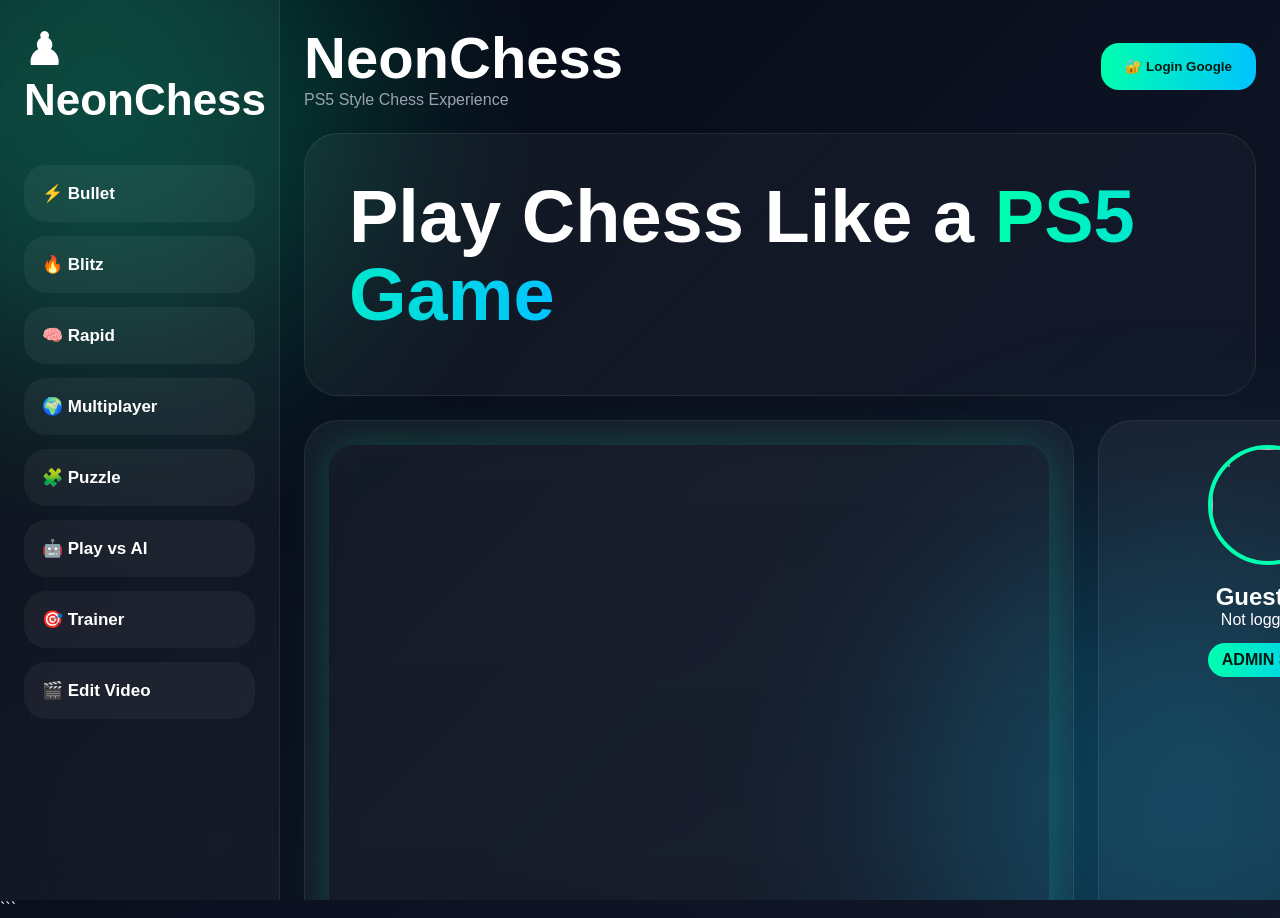
==== commit 862af33a: "Update index.html" ====
--- a/index.html
+++ b/index.html
@@ -1,4 +1,3 @@
-```html
 <!DOCTYPE html>
 <html lang="en">
 
@@ -223,7 +222,7 @@
 <img
 id="avatar"
 class="avatar"
-src="assets/images/default-avatar.png">
+src="https://github.com/tuanhungtran678/neonchess/blob/main_chess/assets/image/default-avatar.png">
 
 <h2 id="username">
 
